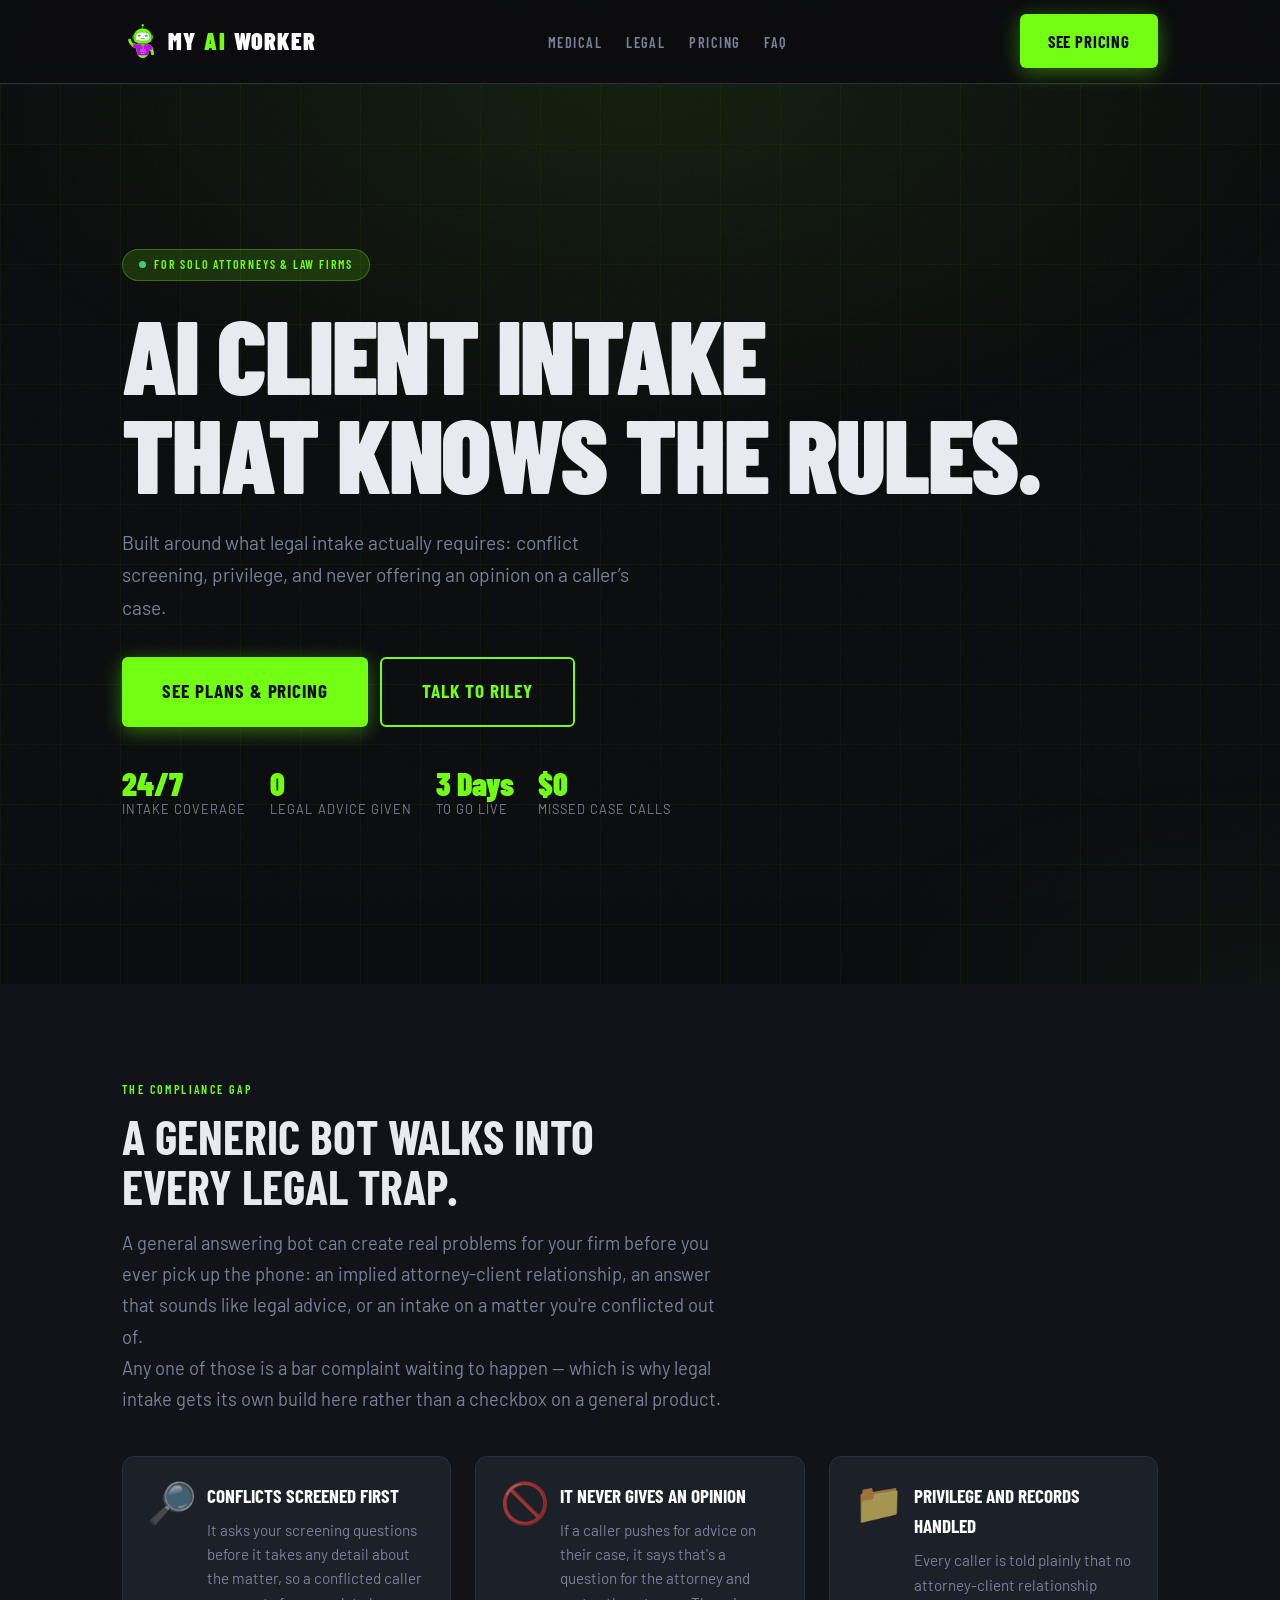
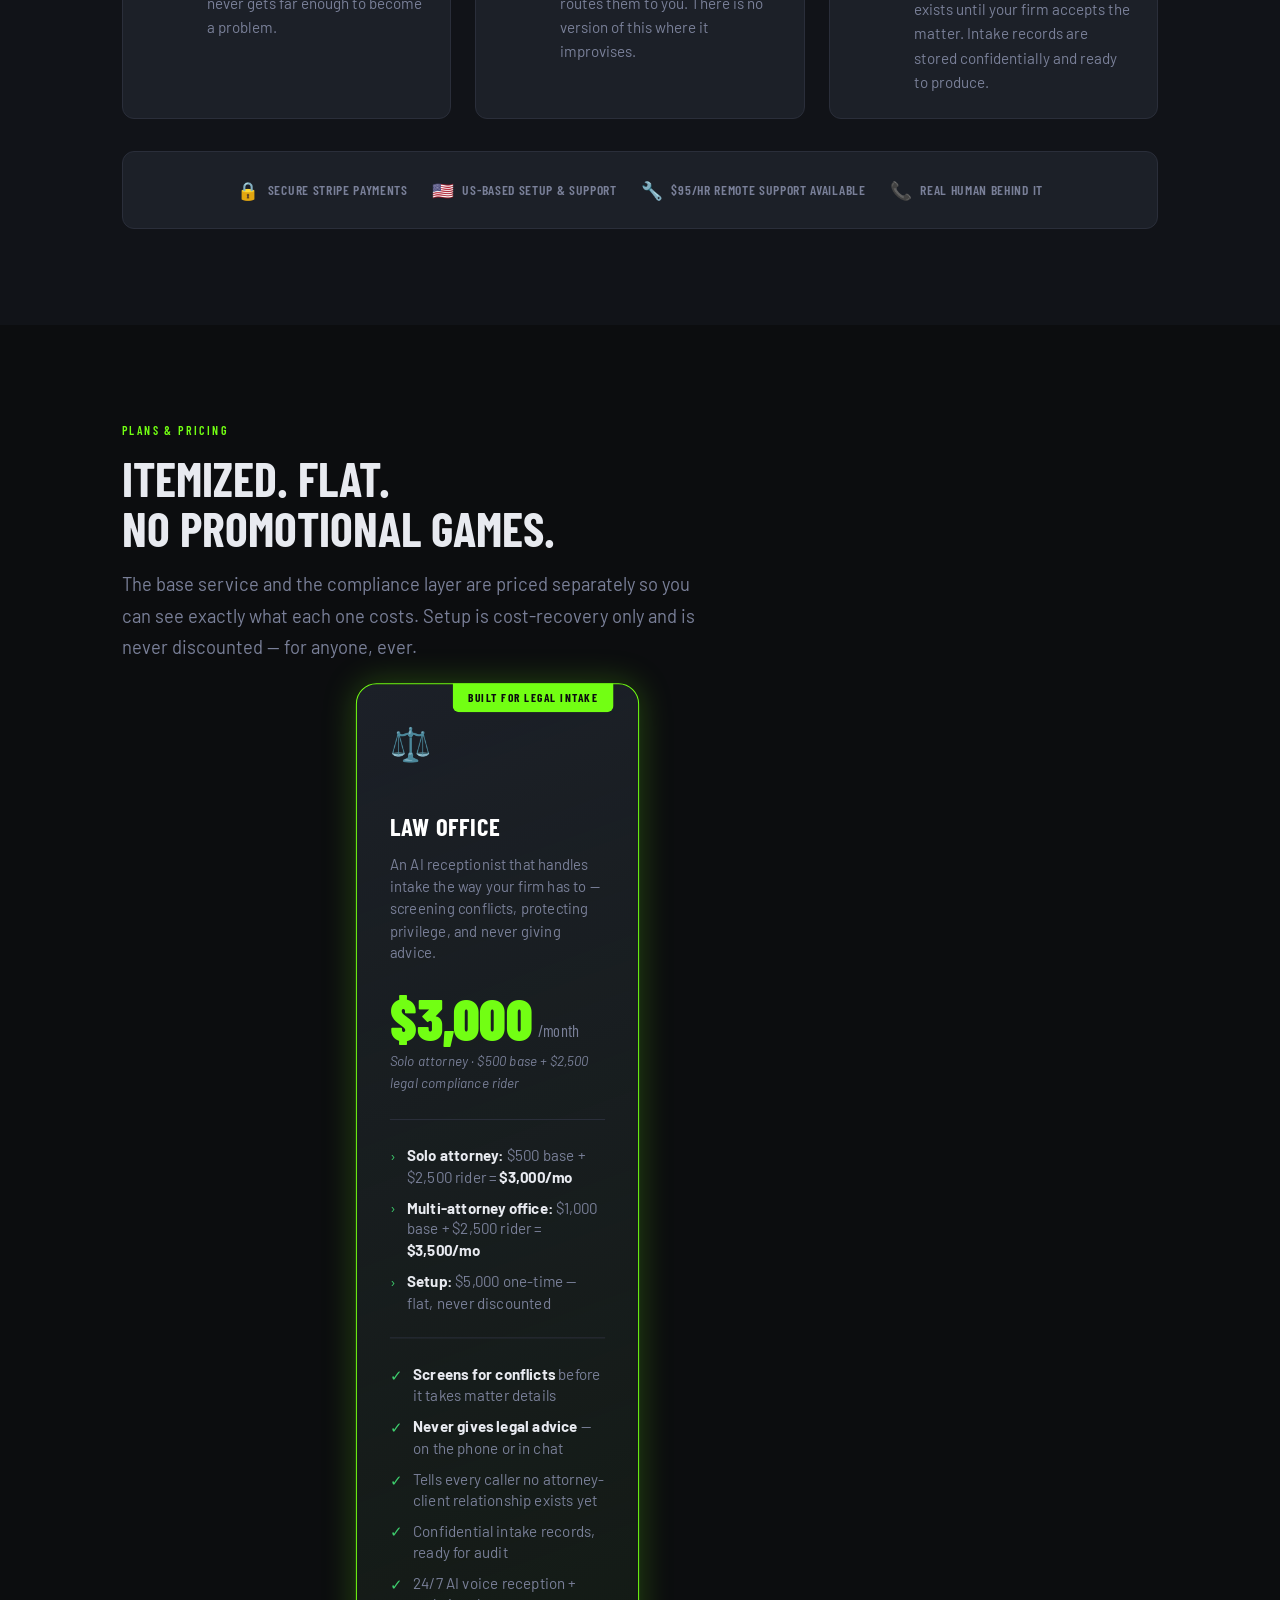
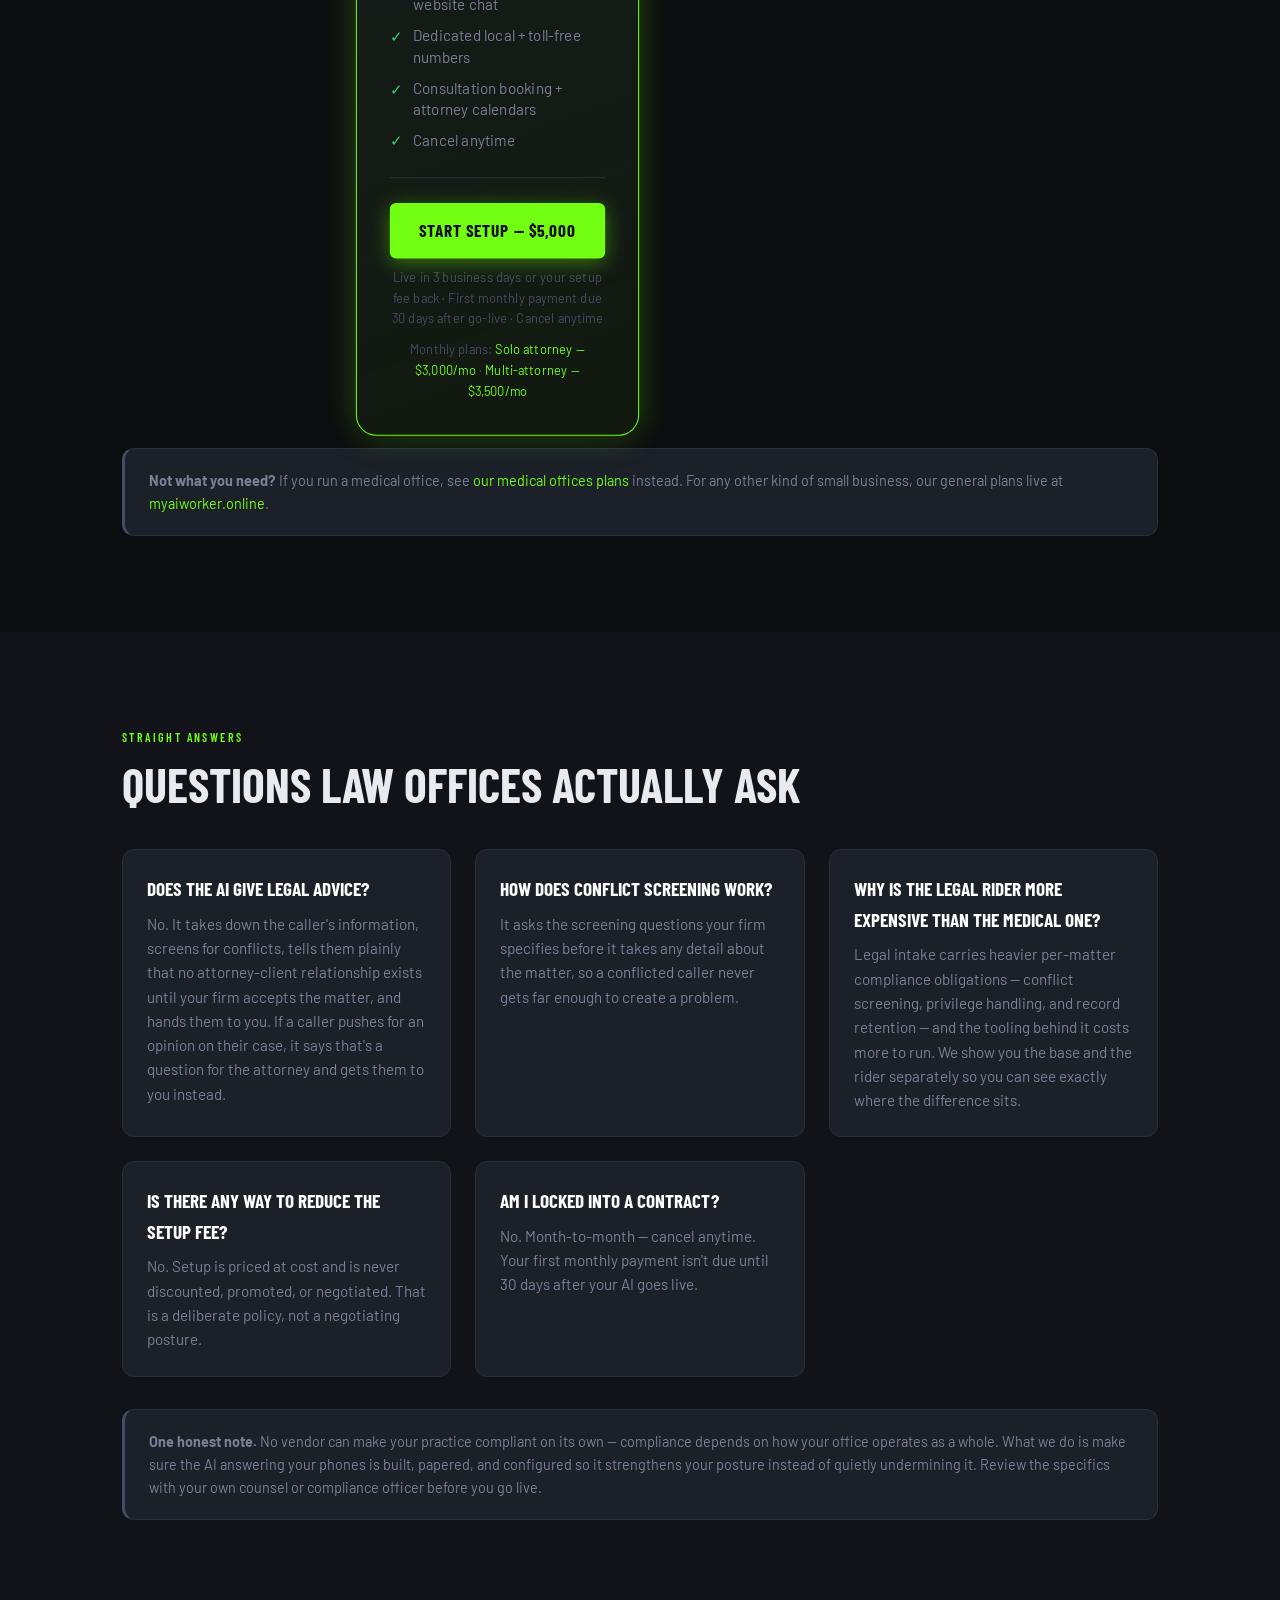
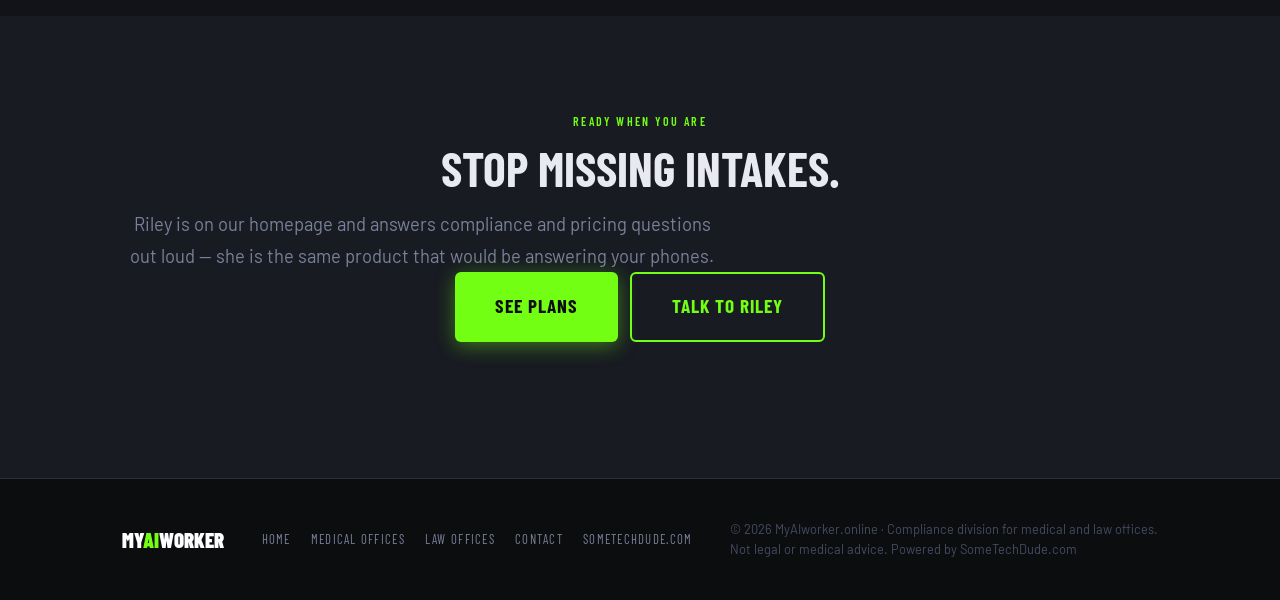
==== legal/index.html @ dafcbbba "Split practice types into /medical/ and /legal/ intent pages The homepage was competing for two unre" ====
<!DOCTYPE html>
<html lang="en">
<head>
  <meta charset="UTF-8">
  <meta name="viewport" content="width=device-width, initial-scale=1.0">
  <meta name="description" content="An AI receptionist and intake assistant for law firms. Conflict screening before matter details, hard no-legal-advice guardrails, and audit-ready records. From $3,000/month.">
  <meta name="theme-color" content="#0c0d0f">
  <meta property="og:title" content="AI Receptionist & Client Intake for Law Firms | MyAIworker">
  <meta property="og:description" content="An AI receptionist and intake assistant for law firms. Conflict screening before matter details, hard no-legal-advice guardrails, and audit-ready records. From $3,000/month.">
  <meta property="og:type" content="website">
  <meta property="og:url" content="https://legal.myaiworker.online/legal/">
  <meta property="og:image" content="https://legal.myaiworker.online/images/logo-512.png">
  <meta name="twitter:card" content="summary_large_image">
  <meta name="twitter:title" content="AI Receptionist & Client Intake for Law Firms | MyAIworker">
  <meta name="twitter:description" content="An AI receptionist and intake assistant for law firms. Conflict screening before matter details, hard no-legal-advice guardrails, and audit-ready records. From $3,000/month.">
  <meta name="twitter:image" content="https://legal.myaiworker.online/images/logo-512.png">
  <meta name="msvalidate.01" content="0E1EC6145450940DD453B2C2624290FE" />
  <link rel="canonical" href="https://legal.myaiworker.online/legal/">
  <title>AI Receptionist & Client Intake for Law Firms | MyAIworker</title>

  <link rel="icon" href="/favicon.ico" sizes="48x48">
  <link rel="icon" type="image/png" sizes="192x192" href="/images/icon-192.png">
  <link rel="apple-touch-icon" href="/images/apple-touch-icon.png">
  <link rel="stylesheet" href="/css/style.css">
  <link rel="stylesheet" href="/css/pricing.css">

  <script type="application/ld+json">
{
  "@context": "https://schema.org",
  "@graph": [
    {
      "@type": "Service",
      "name": "Compliance-Ready AI Receptionist for Law Offices",
      "serviceType": "AI receptionist and legal client intake",
      "url": "https://legal.myaiworker.online/legal/",
      "description": "An AI receptionist and intake assistant for law firms. Conflict screening before matter details, hard no-legal-advice guardrails, and audit-ready records. From $3,000/month.",
      "provider": {
        "@type": "Organization",
        "name": "MyAIworker Compliance",
        "url": "https://legal.myaiworker.online/",
        "logo": "https://legal.myaiworker.online/images/logo-512.png"
      },
      "offers": [
        {
          "@type": "Offer",
          "name": "Solo attorney",
          "priceSpecification": {
            "@type": "UnitPriceSpecification",
            "price": "3000",
            "priceCurrency": "USD",
            "unitText": "MONTH"
          }
        },
        {
          "@type": "Offer",
          "name": "Multi-attorney office",
          "priceSpecification": {
            "@type": "UnitPriceSpecification",
            "price": "3500",
            "priceCurrency": "USD",
            "unitText": "MONTH"
          }
        },
        {
          "@type": "Offer",
          "name": "Legal one-time setup",
          "price": "5000",
          "priceCurrency": "USD"
        }
      ]
    },
    {
      "@type": "BreadcrumbList",
      "itemListElement": [
        {
          "@type": "ListItem",
          "position": 1,
          "name": "Home",
          "item": "https://legal.myaiworker.online/"
        },
        {
          "@type": "ListItem",
          "position": 2,
          "name": "Law Offices",
          "item": "https://legal.myaiworker.online/legal/"
        }
      ]
    },
    {
      "@type": "FAQPage",
      "mainEntity": [
        {
          "@type": "Question",
          "name": "Does the AI give legal advice?",
          "acceptedAnswer": {
            "@type": "Answer",
            "text": "No. It takes down the caller's information, screens for conflicts, tells them plainly that no attorney-client relationship exists until your firm accepts the matter, and hands them to you. If a caller pushes for an opinion on their case, it says that's a question for the attorney and gets them to you instead."
          }
        },
        {
          "@type": "Question",
          "name": "How does conflict screening work?",
          "acceptedAnswer": {
            "@type": "Answer",
            "text": "It asks the screening questions your firm specifies before it takes any detail about the matter, so a conflicted caller never gets far enough to create a problem."
          }
        },
        {
          "@type": "Question",
          "name": "Why is the legal rider more expensive than the medical one?",
          "acceptedAnswer": {
            "@type": "Answer",
            "text": "Legal intake carries heavier per-matter compliance obligations — conflict screening, privilege handling, and record retention — and the tooling behind it costs more to run. We show you the base and the rider separately so you can see exactly where the difference sits."
          }
        },
        {
          "@type": "Question",
          "name": "Is there any way to reduce the setup fee?",
          "acceptedAnswer": {
            "@type": "Answer",
            "text": "No. Setup is priced at cost and is never discounted, promoted, or negotiated. That is a deliberate policy, not a negotiating posture."
          }
        },
        {
          "@type": "Question",
          "name": "Am I locked into a contract?",
          "acceptedAnswer": {
            "@type": "Answer",
            "text": "No. Month-to-month — cancel anytime. Your first monthly payment isn't due until 30 days after your AI goes live."
          }
        }
      ]
    }
  ]
}
  </script>
</head>
<body>

  <nav class="site-nav" role="navigation" aria-label="Main navigation">
    <div class="container nav-inner">
      <a href="/" class="nav-logo"><img src="/images/logo-512.png" alt="MyAIworker mascot" class="nav-logo-img">My<span>AI</span>Worker</a>
      <ul class="nav-links" role="list">
        <li><a href="/medical/">Medical</a></li>
        <li><a href="/legal/">Legal</a></li>
        <li><a href="#pricing">Pricing</a></li>
        <li><a href="#faq">FAQ</a></li>
      </ul>
      <a href="#pricing" class="btn btn--primary nav-cta">See Pricing</a>
    </div>
  </nav>

  <section class="hero" aria-label="Hero">
    <div class="hero-bg" aria-hidden="true"></div>
    <div class="hero-grid-lines" aria-hidden="true"></div>
    <div class="container hero-content">

      <div class="hero-eyebrow fade-up">
        <span class="dot" aria-hidden="true"></span>
        For Solo Attorneys &amp; Law Firms
      </div>

      <h1 class="display-1 hero-title fade-up fade-up-1">AI Client Intake<br>That Knows the Rules.</h1>

      <p class="hero-desc fade-up fade-up-2">Built around what legal intake actually requires: conflict screening, privilege, and never offering an opinion on a caller&rsquo;s case.</p>

      <div class="hero-actions fade-up fade-up-3">
        <a href="#pricing" class="btn btn--primary btn--lg">See Plans &amp; Pricing</a>
        <a href="/" class="btn btn--outline btn--lg">Talk to Riley</a>
      </div>

      <div class="hero-stats fade-up fade-up-5">
        <div class="hero-stat">
          <span class="num">24/7</span>
          <span class="label">Intake Coverage</span>
        </div>
        <div class="hero-stat">
          <span class="num">0</span>
          <span class="label">Legal Advice Given</span>
        </div>
        <div class="hero-stat">
          <span class="num">3 Days</span>
          <span class="label">To Go Live</span>
        </div>
        <div class="hero-stat">
          <span class="num">$0</span>
          <span class="label">Missed Case Calls</span>
        </div>
      </div>

    </div>
  </section>

  <section class="section section--alt" aria-labelledby="gap-title">
    <div class="container">
      <span class="section-label">The Compliance Gap</span>
      <h2 class="section-title" id="gap-title">A Generic Bot Walks Into<br>Every Legal Trap.</h2>
      <p class="section-sub">A general answering bot can create real problems for your firm before you ever pick up the phone: an implied attorney-client relationship, an answer that sounds like legal advice, or an intake on a matter you're conflicted out of.</p>
      <p class="section-sub">Any one of those is a bar complaint waiting to happen &mdash; which is why legal intake gets its own build here rather than a checkbox on a general product.</p>

      <div class="steps-grid">
        <div class="step-card">
          <div class="step-num" aria-hidden="true">🔎</div>
          <div class="step-body">
            <h3>Conflicts Screened First</h3>
            <p>It asks your screening questions before it takes any detail about the matter, so a conflicted caller never gets far enough to become a problem.</p>
          </div>
        </div>
        <div class="step-card">
          <div class="step-num" aria-hidden="true">🚫</div>
          <div class="step-body">
            <h3>It Never Gives an Opinion</h3>
            <p>If a caller pushes for advice on their case, it says that's a question for the attorney and routes them to you. There is no version of this where it improvises.</p>
          </div>
        </div>
        <div class="step-card">
          <div class="step-num" aria-hidden="true">📁</div>
          <div class="step-body">
            <h3>Privilege and Records Handled</h3>
            <p>Every caller is told plainly that no attorney-client relationship exists until your firm accepts the matter. Intake records are stored confidentially and ready to produce.</p>
          </div>
        </div>
      </div>

      <div class="trust-bar">
        <div class="trust-item"><span class="icon" aria-hidden="true">🔒</span> Secure Stripe Payments</div>
        <div class="trust-item"><span class="icon" aria-hidden="true">🇺🇸</span> US-Based Setup &amp; Support</div>
        <div class="trust-item"><span class="icon" aria-hidden="true">🔧</span> $95/hr Remote Support Available</div>
        <div class="trust-item"><span class="icon" aria-hidden="true">📞</span> Real Human Behind It</div>
      </div>
    </div>
  </section>

  <section class="section" id="pricing" aria-labelledby="pricing-title">
    <div class="container">
      <span class="section-label">Plans &amp; Pricing</span>
      <h2 class="section-title" id="pricing-title">Itemized. Flat.<br>No Promotional Games.</h2>
      <p class="section-sub">
        The base service and the compliance layer are priced separately so you can see exactly
        what each one costs. Setup is cost-recovery only and is never discounted &mdash; for anyone, ever.
      </p>

      <div class="pricing-grid" style="max-width:560px;margin-left:auto;margin-right:auto;">
        <div class="pricing-card pricing-card--featured" id="buy-legal">
          <span class="card-badge card-badge--amber">Built for Legal Intake</span>
          <span class="card-icon" aria-hidden="true">⚖️</span>
          <div class="card-header">
            <div class="card-name">Law Office</div>
            <p class="card-tagline">An AI receptionist that handles intake the way your firm has to &mdash; screening conflicts, protecting privilege, and never giving advice.</p>
          </div>

          <div class="card-price">
            <div class="price-now">
              <span class="price-amount">$3,000</span>
              <span class="price-period">/month</span>
            </div>
            <div class="price-note">Solo attorney &middot; $500 base + $2,500 legal compliance rider</div>
          </div>

          <div class="card-divider" aria-hidden="true"></div>

          <ul class="card-features" aria-label="Pricing breakdown">
            <li class="card-feature"><span class="check" aria-hidden="true">›</span><span><strong>Solo attorney:</strong> $500 base + $2,500 rider = <strong>$3,000/mo</strong></span></li>
            <li class="card-feature"><span class="check" aria-hidden="true">›</span><span><strong>Multi-attorney office:</strong> $1,000 base + $2,500 rider = <strong>$3,500/mo</strong></span></li>
            <li class="card-feature"><span class="check" aria-hidden="true">›</span><span><strong>Setup:</strong> $5,000 one-time &mdash; flat, never discounted</span></li>
          </ul>

          <div class="card-divider" aria-hidden="true"></div>

          <ul class="card-features" aria-label="Features included">
            <li class="card-feature"><span class="check" aria-hidden="true">✓</span><span><strong>Screens for conflicts</strong> before it takes matter details</span></li>
            <li class="card-feature"><span class="check" aria-hidden="true">✓</span><span><strong>Never gives legal advice</strong> &mdash; on the phone or in chat</span></li>
            <li class="card-feature"><span class="check" aria-hidden="true">✓</span><span>Tells every caller no attorney-client relationship exists yet</span></li>
            <li class="card-feature"><span class="check" aria-hidden="true">✓</span><span>Confidential intake records, ready for audit</span></li>
            <li class="card-feature"><span class="check" aria-hidden="true">✓</span><span>24/7 AI voice reception + website chat</span></li>
            <li class="card-feature"><span class="check" aria-hidden="true">✓</span><span>Dedicated local + toll-free numbers</span></li>
            <li class="card-feature"><span class="check" aria-hidden="true">✓</span><span>Consultation booking + attorney calendars</span></li>
            <li class="card-feature"><span class="check" aria-hidden="true">✓</span><span>Cancel anytime</span></li>
          </ul>

          <div class="card-divider" aria-hidden="true"></div>

          <div class="card-cta">
            <a href="https://buy.stripe.com/9B68wQ3lQb9Faslcnp1kA0g?client_reference_id=legal-setup" class="btn btn--primary btn--full">Start Setup &mdash; $5,000</a>
            <p class="card-guarantee">
              Live in 3 business days or your setup fee back &middot; First monthly payment due 30 days after go-live &middot; Cancel anytime
            </p>
            <p class="card-guarantee">
              Monthly plans:
              <a href="https://buy.stripe.com/eVq00k2hMelR8kdfzB1kA0i?client_reference_id=legal-solo">Solo attorney &mdash; $3,000/mo</a>
              &middot;
              <a href="https://buy.stripe.com/28EaEY5tY3Hd7g99bd1kA0k?client_reference_id=legal-multi">Multi-attorney &mdash; $3,500/mo</a>
            </p>
          </div>
        </div>
      </div>

      <div class="advanced-note">
        <p>
          <strong>Not what you need?</strong> If you run a medical office,
          see <a href="/medical/">our medical offices plans</a> instead. For any other
          kind of small business, our general plans live at
          <a href="https://myaiworker.online/">myaiworker.online</a>.
        </p>
      </div>
    </div>
  </section>

  <section class="section section--alt" id="faq" aria-labelledby="faq-title">
    <div class="container">
      <span class="section-label">Straight Answers</span>
      <h2 class="section-title" id="faq-title">Questions Law Offices Actually Ask</h2>

      <div class="steps-grid">
        <div class="step-card">
          <div class="step-body">
            <h3>Does the AI give legal advice?</h3>
            <p>No. It takes down the caller's information, screens for conflicts, tells them plainly that no attorney-client relationship exists until your firm accepts the matter, and hands them to you. If a caller pushes for an opinion on their case, it says that's a question for the attorney and gets them to you instead.</p>
          </div>
        </div>
        <div class="step-card">
          <div class="step-body">
            <h3>How does conflict screening work?</h3>
            <p>It asks the screening questions your firm specifies before it takes any detail about the matter, so a conflicted caller never gets far enough to create a problem.</p>
          </div>
        </div>
        <div class="step-card">
          <div class="step-body">
            <h3>Why is the legal rider more expensive than the medical one?</h3>
            <p>Legal intake carries heavier per-matter compliance obligations &mdash; conflict screening, privilege handling, and record retention &mdash; and the tooling behind it costs more to run. We show you the base and the rider separately so you can see exactly where the difference sits.</p>
          </div>
        </div>
        <div class="step-card">
          <div class="step-body">
            <h3>Is there any way to reduce the setup fee?</h3>
            <p>No. Setup is priced at cost and is never discounted, promoted, or negotiated. That is a deliberate policy, not a negotiating posture.</p>
          </div>
        </div>
        <div class="step-card">
          <div class="step-body">
            <h3>Am I locked into a contract?</h3>
            <p>No. Month-to-month &mdash; cancel anytime. Your first monthly payment isn't due until 30 days after your AI goes live.</p>
          </div>
        </div>
      </div>

      <div class="advanced-note">
        <p>
          <strong>One honest note.</strong> No vendor can make your practice compliant on its own &mdash;
          compliance depends on how your office operates as a whole. What we do is make sure the AI
          answering your phones is built, papered, and configured so it strengthens your posture
          instead of quietly undermining it. Review the specifics with your own counsel or compliance
          officer before you go live.
        </p>
      </div>
    </div>
  </section>

  <section class="section section--dark text-center" aria-labelledby="cta-title">
    <div class="container">
      <span class="section-label">Ready When You Are</span>
      <h2 class="section-title" id="cta-title">Stop Missing Intakes.</h2>
      <p class="section-sub">
        Riley is on our homepage and answers compliance and pricing questions out loud &mdash;
        she is the same product that would be answering your phones.
      </p>
      <div class="hero-actions" style="justify-content:center;">
        <a href="#pricing" class="btn btn--primary btn--lg">See Plans</a>
        <a href="/" class="btn btn--outline btn--lg">Talk to Riley</a>
      </div>
    </div>
  </section>

  <footer class="site-footer" role="contentinfo">
    <div class="container footer-inner">
      <div class="footer-logo">My<span>AI</span>Worker</div>
      <nav class="footer-links" aria-label="Footer navigation">
        <a href="/">Home</a>
        <a href="/medical/">Medical Offices</a>
        <a href="/legal/">Law Offices</a>
        <a href="mailto:SupremeDude@sometechdude.com">Contact</a>
        <a href="https://sometechdude.com" target="_blank" rel="noopener">SomeTechDude.com</a>
      </nav>
      <p class="footer-copy">
        &copy; <span id="year"></span> MyAIworker.online &middot; Compliance division for medical and law offices.<br>
        Not legal or medical advice. Powered by <a href="https://sometechdude.com" target="_blank" rel="noopener">SomeTechDude.com</a>
      </p>
    </div>
  </footer>

  <script>
    document.getElementById('year').textContent = new Date().getFullYear();
  </script>

</body>
</html>
---- css/style.css ----
/* ============================================================
   MyAIworker.online — style.css
   Mobile-first, fully responsive
   Aesthetic: Industrial-tech, dark, amber accent, gritty-bold
   ============================================================ */

/* ── GOOGLE FONTS ─────────────────────────────────────────── */
@import url('https://fonts.googleapis.com/css2?family=Barlow+Condensed:wght@400;600;700;900&family=Barlow:ital,wght@0,400;0,500;0,600;1,400&display=swap');

/* ── CSS VARIABLES ────────────────────────────────────────── */
:root {
  --clr-bg:         #0c0d0f;
  --clr-bg-2:       #111318;
  --clr-bg-3:       #181b22;
  --clr-surface:    #1c2028;
  --clr-border:     #2a2e3a;
  --clr-amber:      #72FF13;
  --clr-amber-dim:  #5BCC0F;
  --clr-amber-glow: rgba(114, 255, 19, 0.15);
  --clr-green:      #3ecf6e;
  --clr-green-dim:  rgba(62, 207, 110, 0.12);
  --clr-text:       #e8eaf0;
  --clr-text-muted: #7a8099;
  --clr-text-dim:   #454c63;
  --clr-white:      #ffffff;
  --clr-danger:     #e05252;

  --font-display: 'Barlow Condensed', sans-serif;
  --font-body:    'Barlow', sans-serif;

  --radius-sm:  6px;
  --radius-md:  12px;
  --radius-lg:  20px;

  --shadow-amber: 0 0 32px rgba(114, 255, 19, 0.25);
  --shadow-card:  0 4px 24px rgba(0, 0, 0, 0.5);

  --max-w: 1100px;
  --gap:   clamp(1rem, 4vw, 2rem);
}

/* ── RESET ────────────────────────────────────────────────── */
*, *::before, *::after {
  box-sizing: border-box;
  margin: 0;
  padding: 0;
}

html {
  scroll-behavior: smooth;
  font-size: 16px;
}

body {
  background-color: var(--clr-bg);
  color: var(--clr-text);
  font-family: var(--font-body);
  font-size: 1rem;
  line-height: 1.6;
  -webkit-font-smoothing: antialiased;
  overflow-x: hidden;
}

img {
  max-width: 100%;
  height: auto;
  display: block;
}

a {
  color: var(--clr-amber);
  text-decoration: none;
  transition: opacity 0.2s;
}

a:hover { opacity: 0.8; }

ul { list-style: none; }

/* ── NOISE TEXTURE OVERLAY ────────────────────────────────── */
body::before {
  content: '';
  position: fixed;
  inset: 0;
  background-image: url("data:image/svg+xml,%3Csvg viewBox='0 0 256 256' xmlns='http://www.w3.org/2000/svg'%3E%3Cfilter id='noise'%3E%3CfeTurbulence type='fractalNoise' baseFrequency='0.9' numOctaves='4' stitchTiles='stitch'/%3E%3C/filter%3E%3Crect width='100%25' height='100%25' filter='url(%23noise)' opacity='0.04'/%3E%3C/svg%3E");
  pointer-events: none;
  z-index: 0;
  opacity: 0.4;
}

/* ── LAYOUT UTILITIES ─────────────────────────────────────── */
.container {
  width: 100%;
  max-width: var(--max-w);
  margin-inline: auto;
  padding-inline: clamp(1rem, 5vw, 2rem);
}

.section {
  padding-block: clamp(3rem, 8vw, 6rem);
  position: relative;
  z-index: 1;
}

.section--alt {
  background-color: var(--clr-bg-2);
}

.section--dark {
  background-color: var(--clr-bg-3);
}

.section--muted {
  background-color: var(--clr-bg-2);
  border-top: 1px solid rgba(255,255,255,0.06);
  border-bottom: 1px solid rgba(255,255,255,0.06);
}

.text-center { text-align: center; }
.text-amber  { color: var(--clr-amber); }
.text-muted  { color: var(--clr-text-muted); }
.text-green  { color: var(--clr-green); }

/* ── TYPOGRAPHY ───────────────────────────────────────────── */
.display-1 {
  font-family: var(--font-display);
  font-size: clamp(2.8rem, 10vw, 6.5rem);
  font-weight: 900;
  line-height: 0.95;
  letter-spacing: -0.02em;
  text-transform: uppercase;
}

.display-2 {
  font-family: var(--font-display);
  font-size: clamp(2rem, 6vw, 4rem);
  font-weight: 700;
  line-height: 1;
  text-transform: uppercase;
}

.display-3 {
  font-family: var(--font-display);
  font-size: clamp(1.4rem, 4vw, 2.2rem);
  font-weight: 600;
  text-transform: uppercase;
  letter-spacing: 0.02em;
}

.section-label {
  font-family: var(--font-display);
  font-size: 0.75rem;
  font-weight: 600;
  letter-spacing: 0.2em;
  text-transform: uppercase;
  color: var(--clr-amber);
  display: block;
  margin-bottom: 0.75rem;
}

.section-title {
  font-family: var(--font-display);
  font-size: clamp(1.8rem, 5vw, 3rem);
  font-weight: 700;
  text-transform: uppercase;
  line-height: 1.05;
  margin-bottom: 1rem;
}

.section-sub {
  font-size: clamp(1rem, 2.5vw, 1.15rem);
  color: var(--clr-text-muted);
  max-width: 600px;
  line-height: 1.7;
}

/* ── BUTTONS ──────────────────────────────────────────────── */
.btn {
  display: inline-flex;
  align-items: center;
  justify-content: center;
  gap: 0.5rem;
  padding: 0.85rem 1.75rem;
  border-radius: var(--radius-sm);
  font-family: var(--font-display);
  font-size: 1.05rem;
  font-weight: 700;
  letter-spacing: 0.05em;
  text-transform: uppercase;
  border: none;
  cursor: pointer;
  transition: transform 0.15s, box-shadow 0.15s, opacity 0.15s;
  text-decoration: none;
  position: relative;
  overflow: hidden;
  white-space: nowrap;
}

.btn:active { transform: scale(0.97); }

.btn--primary {
  background: var(--clr-amber);
  color: #0c0d0f;
  box-shadow: 0 4px 20px rgba(114, 255, 19, 0.4);
}

.btn--primary:hover {
  box-shadow: 0 6px 30px rgba(114, 255, 19, 0.6);
  opacity: 1;
  transform: translateY(-2px);
}

.btn--outline {
  background: transparent;
  color: var(--clr-amber);
  border: 2px solid var(--clr-amber);
}

.btn--outline:hover {
  background: var(--clr-amber-glow);
  transform: translateY(-2px);
}

.btn--green {
  background: var(--clr-green);
  color: #0c0d0f;
  box-shadow: 0 4px 20px rgba(62, 207, 110, 0.35);
}

.btn--green:hover {
  box-shadow: 0 6px 30px rgba(62, 207, 110, 0.5);
  transform: translateY(-2px);
  opacity: 1;
}

.btn--lg {
  padding: 1.1rem 2.5rem;
  font-size: 1.2rem;
}

.btn--full { width: 100%; }

/* ── NAV ──────────────────────────────────────────────────── */
.site-nav {
  position: sticky;
  top: 0;
  z-index: 900;
  background: rgba(12, 13, 15, 0.92);
  backdrop-filter: blur(12px);
  border-bottom: 1px solid var(--clr-border);
  padding-block: 0.9rem;
}

.nav-inner {
  display: flex;
  align-items: center;
  justify-content: space-between;
  gap: 1rem;
}

.nav-logo {
  font-family: var(--font-display);
  font-size: 1.5rem;
  font-weight: 900;
  text-transform: uppercase;
  letter-spacing: 0.05em;
  color: var(--clr-white);
  text-decoration: none;
}

.nav-logo span { color: var(--clr-amber); }

.nav-logo {
  display: inline-flex;
  align-items: center;
  gap: 0.5rem;
}

.nav-logo-img {
  height: 38px;
  width: auto;
  display: block;
}

.nav-links {
  display: none;
  gap: 1.5rem;
  align-items: center;
}

.nav-links a {
  font-family: var(--font-display);
  font-size: 0.9rem;
  font-weight: 600;
  letter-spacing: 0.1em;
  text-transform: uppercase;
  color: var(--clr-text-muted);
  text-decoration: none;
  transition: color 0.2s;
}

.nav-links a:hover { color: var(--clr-amber); }

.nav-cta { display: none; }

/* ── HERO ─────────────────────────────────────────────────── */
.hero {
  min-height: 100svh;
  display: flex;
  flex-direction: column;
  justify-content: center;
  position: relative;
  overflow: hidden;
  padding-block: clamp(4rem, 10vw, 6rem);
}

.hero-bg {
  position: absolute;
  inset: 0;
  background:
    radial-gradient(ellipse 80% 60% at 50% 0%, rgba(114,255,19,0.08) 0%, transparent 70%),
    radial-gradient(ellipse 60% 40% at 100% 100%, rgba(62,207,110,0.04) 0%, transparent 60%);
  z-index: 0;
}

.hero-grid-lines {
  position: absolute;
  inset: 0;
  background-image:
    linear-gradient(rgba(114,255,19,0.04) 1px, transparent 1px),
    linear-gradient(90deg, rgba(114,255,19,0.04) 1px, transparent 1px);
  background-size: 60px 60px;
  z-index: 0;
}

.hero-content {
  position: relative;
  z-index: 1;
}

.hero-eyebrow {
  display: inline-flex;
  align-items: center;
  gap: 0.5rem;
  background: var(--clr-amber-glow);
  border: 1px solid rgba(114,255,19,0.3);
  border-radius: 100px;
  padding: 0.35rem 1rem;
  font-family: var(--font-display);
  font-size: 0.75rem;
  font-weight: 600;
  letter-spacing: 0.15em;
  text-transform: uppercase;
  color: var(--clr-amber);
  margin-bottom: 1.5rem;
}

.hero-eyebrow .dot {
  width: 7px;
  height: 7px;
  background: var(--clr-green);
  border-radius: 50%;
  animation: blink 2s infinite;
}

@keyframes blink {
  0%, 100% { opacity: 1; }
  50%       { opacity: 0.3; }
}

.hero-title {
  margin-bottom: 1.5rem;
}

.hero-title .line-1 { color: var(--clr-white); }
.hero-title .line-2 { color: var(--clr-amber); }
.hero-title .line-3 { color: var(--clr-text-muted); font-weight: 400; }

.hero-desc {
  font-size: clamp(1rem, 2.5vw, 1.2rem);
  color: var(--clr-text-muted);
  max-width: 540px;
  margin-bottom: 2rem;
  line-height: 1.7;
}

.hero-actions {
  display: flex;
  flex-direction: column;
  gap: 0.75rem;
  margin-bottom: 2.5rem;
}

.hero-voice-prompt {
  display: flex;
  align-items: center;
  gap: 0.75rem;
  padding: 1rem 1.25rem;
  background: var(--clr-surface);
  border: 1px solid var(--clr-border);
  border-left: 3px solid var(--clr-amber);
  border-radius: var(--radius-md);
  font-size: 0.95rem;
  color: var(--clr-text-muted);
  cursor: pointer;
  transition: border-color 0.2s, background 0.2s;
}

.hero-voice-prompt:hover {
  background: var(--clr-bg-3);
  border-color: var(--clr-amber);
}

.hero-voice-prompt .mic-icon {
  width: 40px;
  height: 40px;
  background: var(--clr-amber);
  border-radius: 50%;
  display: flex;
  align-items: center;
  justify-content: center;
  flex-shrink: 0;
  animation: micPulse 2.5s infinite;
}

@keyframes micPulse {
  0%, 100% { box-shadow: 0 0 0 0 rgba(114,255,19,0.5); }
  50%       { box-shadow: 0 0 0 10px rgba(114,255,19,0); }
}

.hero-stats {
  display: flex;
  flex-wrap: wrap;
  gap: 1.5rem;
}

.hero-stat {
  display: flex;
  flex-direction: column;
}

.hero-stat .num {
  font-family: var(--font-display);
  font-size: 2rem;
  font-weight: 900;
  color: var(--clr-amber);
  line-height: 1;
}

.hero-stat .label {
  font-size: 0.8rem;
  color: var(--clr-text-muted);
  text-transform: uppercase;
  letter-spacing: 0.08em;
}

/* ── HOW IT WORKS ─────────────────────────────────────────── */
.steps-grid {
  display: grid;
  gap: 1.5rem;
  margin-top: 2.5rem;
}

.step-card {
  background: var(--clr-surface);
  border: 1px solid var(--clr-border);
  border-radius: var(--radius-md);
  padding: 1.5rem;
  display: flex;
  gap: 1.25rem;
  align-items: flex-start;
  transition: border-color 0.2s, transform 0.2s;
}

.step-card:hover {
  border-color: var(--clr-amber);
  transform: translateY(-3px);
}

.step-num {
  font-family: var(--font-display);
  font-size: 2.5rem;
  font-weight: 900;
  color: var(--clr-amber);
  line-height: 1;
  min-width: 2.5rem;
  opacity: 0.6;
}

.step-body h3 {
  font-family: var(--font-display);
  font-size: 1.2rem;
  font-weight: 700;
  text-transform: uppercase;
  margin-bottom: 0.4rem;
  color: var(--clr-white);
}

.step-body p {
  font-size: 0.95rem;
  color: var(--clr-text-muted);
  line-height: 1.6;
}

.step-body p + p {
  margin-top: 0.75rem;
}

/* ── FEATURE LIST ─────────────────────────────────────────── */
.feature-list {
  display: grid;
  gap: 0.75rem;
  margin-top: 1.5rem;
}

.feature-item {
  display: flex;
  align-items: flex-start;
  gap: 0.75rem;
  font-size: 0.95rem;
  color: var(--clr-text-muted);
}

.feature-item .check {
  color: var(--clr-green);
  font-size: 1.1rem;
  margin-top: 0.05rem;
  flex-shrink: 0;
}

.feature-item strong { color: var(--clr-text); }

/* ── COMPARISON TABLE ─────────────────────────────────────── */
.comparison-wrap {
  overflow-x: auto;
  border-radius: var(--radius-md);
  border: 1px solid var(--clr-border);
  margin-top: 2rem;
}

.comparison-table {
  width: 100%;
  min-width: 560px;
  border-collapse: collapse;
  font-size: 0.9rem;
}

.comparison-table th {
  background: var(--clr-surface);
  font-family: var(--font-display);
  font-size: 0.75rem;
  letter-spacing: 0.15em;
  text-transform: uppercase;
  color: var(--clr-text-muted);
  padding: 0.85rem 1rem;
  text-align: left;
  border-bottom: 1px solid var(--clr-border);
}

.comparison-table td {
  padding: 0.85rem 1rem;
  border-bottom: 1px solid var(--clr-border);
  color: var(--clr-text-muted);
  vertical-align: middle;
}

.comparison-table tr:last-child td { border-bottom: none; }

.comparison-table tr:hover td {
  background: rgba(114,255,19,0.03);
}

.comparison-table .highlight-row td {
  background: rgba(114,255,19,0.06);
  color: var(--clr-text);
  font-weight: 600;
}

.comparison-table .highlight-row td:first-child {
  color: var(--clr-amber);
  font-family: var(--font-display);
  font-size: 1rem;
}

.strike {
  text-decoration: line-through;
  opacity: 0.5;
}

/* ── ADVANCED AI NOTE ─────────────────────────────────────── */
.advanced-note {
  margin-top: 2rem;
  padding: 1.25rem 1.5rem;
  border: 1px solid var(--clr-border);
  border-left: 3px solid var(--clr-text-dim);
  border-radius: var(--radius-md);
  font-size: 0.9rem;
  color: var(--clr-text-muted);
  background: var(--clr-surface);
}

.advanced-note a {
  color: var(--clr-amber);
}

/* ── TESTIMONIAL / TRUST BAR ──────────────────────────────── */
.trust-bar {
  display: flex;
  flex-wrap: wrap;
  gap: 1.5rem;
  justify-content: center;
  margin-top: 2rem;
  padding: 1.5rem;
  background: var(--clr-surface);
  border: 1px solid var(--clr-border);
  border-radius: var(--radius-md);
}

.trust-item {
  display: flex;
  align-items: center;
  gap: 0.5rem;
  font-size: 0.85rem;
  color: var(--clr-text-muted);
  font-family: var(--font-display);
  font-weight: 600;
  letter-spacing: 0.05em;
  text-transform: uppercase;
}

.trust-item .icon { font-size: 1.1rem; }

/* ── FOOTER ───────────────────────────────────────────────── */
.site-footer {
  background: var(--clr-bg);
  border-top: 1px solid var(--clr-border);
  padding-block: 2.5rem;
  position: relative;
  z-index: 1;
}

.footer-inner {
  display: flex;
  flex-direction: column;
  gap: 1.5rem;
  align-items: center;
  text-align: center;
}

.footer-logo {
  font-family: var(--font-display);
  font-size: 1.3rem;
  font-weight: 900;
  text-transform: uppercase;
  color: var(--clr-white);
}

.footer-logo span { color: var(--clr-amber); }

.footer-links {
  display: flex;
  flex-wrap: wrap;
  gap: 1.25rem;
  justify-content: center;
}

.footer-links a {
  font-family: var(--font-display);
  font-size: 0.8rem;
  letter-spacing: 0.1em;
  text-transform: uppercase;
  color: var(--clr-text-muted);
}

.footer-links a:hover { color: var(--clr-amber); }

.footer-copy {
  font-size: 0.8rem;
  color: var(--clr-text-dim);
}

.footer-copy a { color: var(--clr-text-dim); }
.footer-copy a:hover { color: var(--clr-amber); }

/* ── ANIMATIONS ───────────────────────────────────────────── */
@keyframes fadeUp {
  from { opacity: 0; transform: translateY(24px); }
  to   { opacity: 1; transform: translateY(0); }
}

.fade-up {
  animation: fadeUp 0.6s ease both;
}

.fade-up-1 { animation-delay: 0.1s; }
.fade-up-2 { animation-delay: 0.2s; }
.fade-up-3 { animation-delay: 0.3s; }
.fade-up-4 { animation-delay: 0.4s; }
.fade-up-5 { animation-delay: 0.5s; }

/* ── RESPONSIVE: TABLET 640px+ ────────────────────────────── */
@media (min-width: 640px) {
  .hero-actions {
    flex-direction: row;
    flex-wrap: wrap;
  }

  .steps-grid {
    grid-template-columns: 1fr 1fr;
  }
}

/* ── RESPONSIVE: DESKTOP 900px+ ───────────────────────────── */
@media (min-width: 900px) {
  .nav-links { display: flex; }
  .nav-cta   { display: flex; }

  .steps-grid {
    grid-template-columns: repeat(3, 1fr);
  }

  .footer-inner {
    flex-direction: row;
    justify-content: space-between;
    text-align: left;
  }

  .footer-links { justify-content: flex-start; }
}
---- css/pricing.css ----
/* ============================================================
   MyAIworker.online — pricing.css
   Mobile-first pricing cards
   ============================================================ */

/* ── PRICING SECTION ──────────────────────────────────────── */
.pricing-grid {
  display: grid;
  gap: 1.5rem;
  margin-top: 2.5rem;
}

/* ── URGENCY BANNER ───────────────────────────────────────── */
.urgency-banner {
  display: flex;
  align-items: center;
  justify-content: center;
  gap: 0.6rem;
  background: rgba(224, 82, 82, 0.12);
  border: 1px solid rgba(224, 82, 82, 0.35);
  border-radius: var(--radius-sm);
  padding: 0.65rem 1.25rem;
  font-family: var(--font-display);
  font-size: 0.85rem;
  font-weight: 700;
  letter-spacing: 0.1em;
  text-transform: uppercase;
  color: #e05252;
  margin-bottom: 2rem;
  text-align: center;
}

.urgency-banner .pulse-dot {
  width: 8px;
  height: 8px;
  background: #e05252;
  border-radius: 50%;
  flex-shrink: 0;
  animation: urgencyPulse 1.2s infinite;
}

@keyframes urgencyPulse {
  0%, 100% { box-shadow: 0 0 0 0 rgba(224,82,82,0.6); }
  50%       { box-shadow: 0 0 0 6px rgba(224,82,82,0); }
}

/* ── PRICING CARD ─────────────────────────────────────────── */
.pricing-card {
  background: var(--clr-surface);
  border: 1px solid var(--clr-border);
  border-radius: var(--radius-lg);
  padding: clamp(1.5rem, 4vw, 2rem);
  display: flex;
  flex-direction: column;
  gap: 1.5rem;
  position: relative;
  transition: transform 0.25s, border-color 0.25s, box-shadow 0.25s;
}

.pricing-card:hover {
  transform: translateY(-5px);
  border-color: var(--clr-amber);
  box-shadow: var(--shadow-amber);
}

/* Featured card */
.pricing-card--featured {
  border-color: var(--clr-amber);
  background: linear-gradient(160deg, var(--clr-surface) 0%, rgba(114,255,19,0.05) 100%);
  box-shadow: var(--shadow-amber);
}

/* One-time card */
.pricing-card--onetime {
  border-color: rgba(62, 207, 110, 0.3);
}

.pricing-card--onetime:hover {
  border-color: var(--clr-green);
  box-shadow: 0 0 32px rgba(62, 207, 110, 0.2);
}

/* ── CARD BADGE ───────────────────────────────────────────── */
.card-badge {
  position: absolute;
  top: -1px;
  right: 1.5rem;
  padding: 0.3rem 0.9rem;
  border-radius: 0 0 var(--radius-sm) var(--radius-sm);
  font-family: var(--font-display);
  font-size: 0.7rem;
  font-weight: 700;
  letter-spacing: 0.12em;
  text-transform: uppercase;
}

.card-badge--amber {
  background: var(--clr-amber);
  color: #0c0d0f;
}

.card-badge--green {
  background: var(--clr-green);
  color: #0c0d0f;
}

.card-badge--red {
  background: var(--clr-danger);
  color: #ffffff;
}

/* ── CARD HEADER ──────────────────────────────────────────── */
.card-header {}

.card-icon {
  font-size: 2rem;
  margin-bottom: 0.75rem;
  display: block;
}

.card-name {
  font-family: var(--font-display);
  font-size: 1.5rem;
  font-weight: 700;
  text-transform: uppercase;
  letter-spacing: 0.03em;
  color: var(--clr-white);
  margin-bottom: 0.4rem;
}

.card-tagline {
  font-size: 0.9rem;
  color: var(--clr-text-muted);
  line-height: 1.5;
}

/* ── CARD PRICE ───────────────────────────────────────────── */
.card-price {
  display: flex;
  flex-direction: column;
  gap: 0.25rem;
}

.price-was {
  font-family: var(--font-display);
  font-size: 1rem;
  color: var(--clr-text-dim);
  text-decoration: line-through;
}

.price-now {
  display: flex;
  align-items: flex-end;
  gap: 0.3rem;
  line-height: 1;
}

.price-amount {
  font-family: var(--font-display);
  font-size: clamp(2.8rem, 8vw, 3.5rem);
  font-weight: 900;
  color: var(--clr-amber);
  line-height: 1;
}

.pricing-card--onetime .price-amount {
  color: var(--clr-green);
}

.price-period {
  font-family: var(--font-display);
  font-size: 1rem;
  color: var(--clr-text-muted);
  padding-bottom: 0.5rem;
}

.price-note {
  font-size: 0.82rem;
  color: var(--clr-text-muted);
  font-style: italic;
}

.price-savings {
  display: inline-block;
  background: rgba(224, 82, 82, 0.12);
  border: 1px solid rgba(224, 82, 82, 0.3);
  color: #e05252;
  font-family: var(--font-display);
  font-size: 0.75rem;
  font-weight: 700;
  letter-spacing: 0.1em;
  text-transform: uppercase;
  padding: 0.2rem 0.6rem;
  border-radius: var(--radius-sm);
  margin-top: 0.4rem;
}

/* ── CARD FEATURES ────────────────────────────────────────── */
.card-features {
  display: flex;
  flex-direction: column;
  gap: 0.6rem;
  flex: 1;
}

.card-feature {
  display: flex;
  align-items: flex-start;
  gap: 0.65rem;
  font-size: 0.92rem;
  color: var(--clr-text-muted);
  line-height: 1.4;
}

.card-feature .check {
  color: var(--clr-green);
  flex-shrink: 0;
  margin-top: 0.1rem;
  font-size: 0.9rem;
}

.pricing-card--onetime .card-feature .check {
  color: var(--clr-green);
}

.card-feature strong {
  color: var(--clr-text);
}

/* ── CARD DIVIDER ─────────────────────────────────────────── */
.card-divider {
  height: 1px;
  background: var(--clr-border);
}

/* ── CARD CTA ─────────────────────────────────────────────── */
.card-cta {
  display: flex;
  flex-direction: column;
  gap: 0.6rem;
}

.card-guarantee {
  text-align: center;
  font-size: 0.78rem;
  color: var(--clr-text-dim);
}

/* ── INDUSTRY COMPARISON ──────────────────────────────────── */
.comparison-intro {
  max-width: 640px;
  margin-inline: auto;
  text-align: center;
  margin-bottom: 2rem;
}

.comparison-intro p {
  font-size: 1rem;
  color: var(--clr-text-muted);
  line-height: 1.7;
  margin-top: 0.75rem;
}

/* ── RESPONSIVE: TABLET 640px+ ────────────────────────────── */
@media (min-width: 640px) {
  .pricing-grid {
    grid-template-columns: 1fr 1fr;
  }
}

/* ── RESPONSIVE: DESKTOP 900px+ ───────────────────────────── */
@media (min-width: 900px) {
  .pricing-grid {
    grid-template-columns: repeat(2, 1fr);
    align-items: start;
    max-width: 880px;
    margin-inline: auto;
  }

  .pricing-card--featured {
    transform: scale(1.03);
  }

  .pricing-card--featured:hover {
    transform: scale(1.03) translateY(-5px);
  }
}
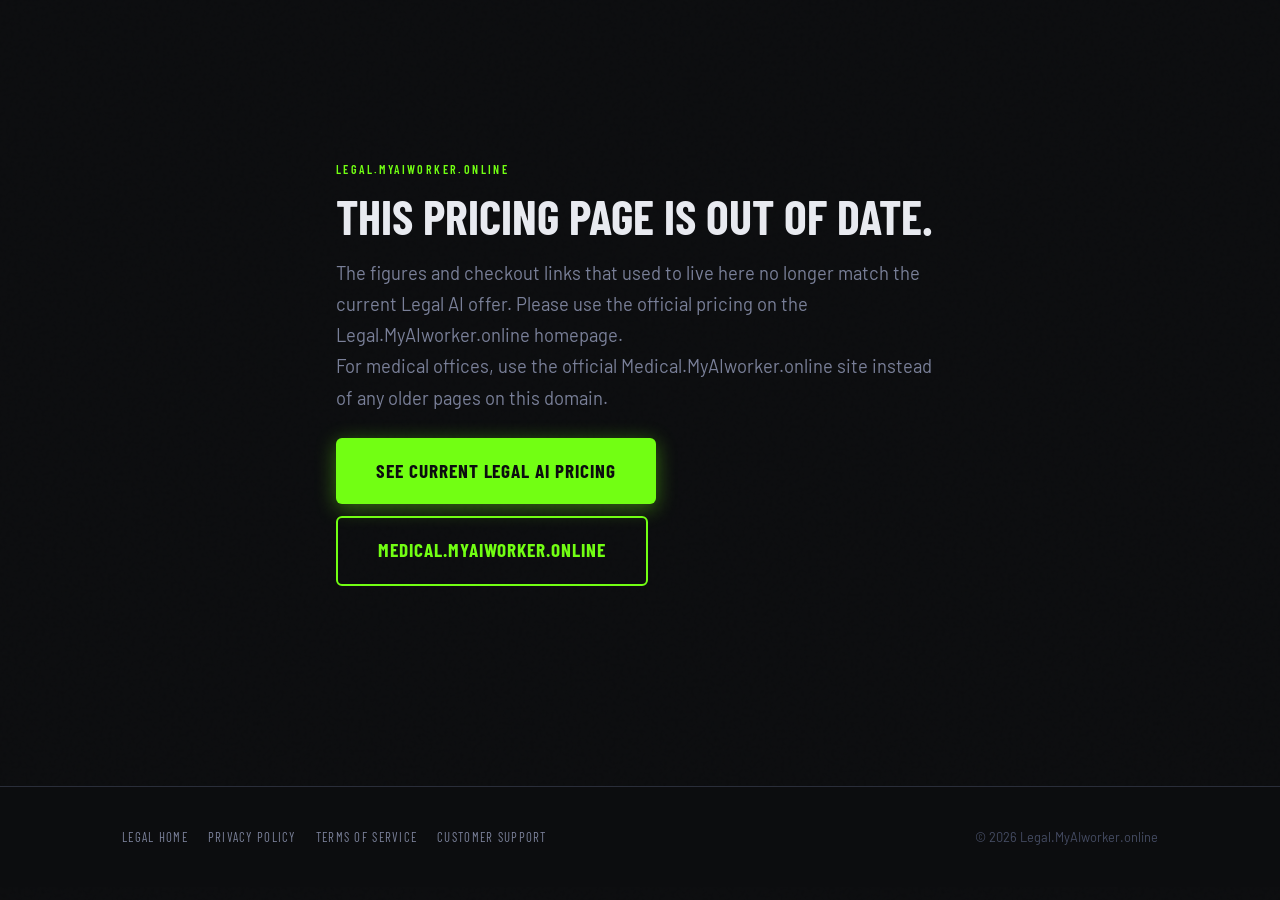
==== commit d7481901: "Replace stale offer pages with moved-offer stubs. Point old legal and medical pricing pages at the c" ====
--- a/legal/index.html
+++ b/legal/index.html
@@ -3,394 +3,40 @@
 <head>
   <meta charset="UTF-8">
   <meta name="viewport" content="width=device-width, initial-scale=1.0">
-  <meta name="description" content="An AI receptionist and intake assistant for law firms. Conflict screening before matter details, hard no-legal-advice guardrails, and audit-ready records. From $3,000/month.">
+  <meta name="description" content="Current Legal AI pricing lives on the Legal.MyAIworker.online homepage.">
+  <meta name="robots" content="noindex, follow">
   <meta name="theme-color" content="#0c0d0f">
-  <meta property="og:title" content="AI Receptionist & Client Intake for Law Firms | MyAIworker">
-  <meta property="og:description" content="An AI receptionist and intake assistant for law firms. Conflict screening before matter details, hard no-legal-advice guardrails, and audit-ready records. From $3,000/month.">
-  <meta property="og:type" content="website">
-  <meta property="og:url" content="https://legal.myaiworker.online/legal/">
-  <meta property="og:image" content="https://legal.myaiworker.online/images/logo-512.png">
-  <meta name="twitter:card" content="summary_large_image">
-  <meta name="twitter:title" content="AI Receptionist & Client Intake for Law Firms | MyAIworker">
-  <meta name="twitter:description" content="An AI receptionist and intake assistant for law firms. Conflict screening before matter details, hard no-legal-advice guardrails, and audit-ready records. From $3,000/month.">
-  <meta name="twitter:image" content="https://legal.myaiworker.online/images/logo-512.png">
-  <meta name="msvalidate.01" content="0E1EC6145450940DD453B2C2624290FE" />
-  <link rel="canonical" href="https://legal.myaiworker.online/legal/">
-  <title>AI Receptionist & Client Intake for Law Firms | MyAIworker</title>
-
+  <link rel="canonical" href="https://legal.myaiworker.online/">
+  <title>Legal AI Pricing Has Moved | Legal.MyAIworker.online</title>
   <link rel="icon" href="/favicon.ico" sizes="48x48">
   <link rel="icon" type="image/png" sizes="192x192" href="/images/icon-192.png">
   <link rel="apple-touch-icon" href="/images/apple-touch-icon.png">
   <link rel="stylesheet" href="/css/style.css">
   <link rel="stylesheet" href="/css/pricing.css">
-
-  <script type="application/ld+json">
-{
-  "@context": "https://schema.org",
-  "@graph": [
-    {
-      "@type": "Service",
-      "name": "Compliance-Ready AI Receptionist for Law Offices",
-      "serviceType": "AI receptionist and legal client intake",
-      "url": "https://legal.myaiworker.online/legal/",
-      "description": "An AI receptionist and intake assistant for law firms. Conflict screening before matter details, hard no-legal-advice guardrails, and audit-ready records. From $3,000/month.",
-      "provider": {
-        "@type": "Organization",
-        "name": "MyAIworker Compliance",
-        "url": "https://legal.myaiworker.online/",
-        "logo": "https://legal.myaiworker.online/images/logo-512.png"
-      },
-      "offers": [
-        {
-          "@type": "Offer",
-          "name": "Solo attorney",
-          "priceSpecification": {
-            "@type": "UnitPriceSpecification",
-            "price": "3000",
-            "priceCurrency": "USD",
-            "unitText": "MONTH"
-          }
-        },
-        {
-          "@type": "Offer",
-          "name": "Multi-attorney office",
-          "priceSpecification": {
-            "@type": "UnitPriceSpecification",
-            "price": "3500",
-            "priceCurrency": "USD",
-            "unitText": "MONTH"
-          }
-        },
-        {
-          "@type": "Offer",
-          "name": "Legal one-time setup",
-          "price": "5000",
-          "priceCurrency": "USD"
-        }
-      ]
-    },
-    {
-      "@type": "BreadcrumbList",
-      "itemListElement": [
-        {
-          "@type": "ListItem",
-          "position": 1,
-          "name": "Home",
-          "item": "https://legal.myaiworker.online/"
-        },
-        {
-          "@type": "ListItem",
-          "position": 2,
-          "name": "Law Offices",
-          "item": "https://legal.myaiworker.online/legal/"
-        }
-      ]
-    },
-    {
-      "@type": "FAQPage",
-      "mainEntity": [
-        {
-          "@type": "Question",
-          "name": "Does the AI give legal advice?",
-          "acceptedAnswer": {
-            "@type": "Answer",
-            "text": "No. It takes down the caller's information, screens for conflicts, tells them plainly that no attorney-client relationship exists until your firm accepts the matter, and hands them to you. If a caller pushes for an opinion on their case, it says that's a question for the attorney and gets them to you instead."
-          }
-        },
-        {
-          "@type": "Question",
-          "name": "How does conflict screening work?",
-          "acceptedAnswer": {
-            "@type": "Answer",
-            "text": "It asks the screening questions your firm specifies before it takes any detail about the matter, so a conflicted caller never gets far enough to create a problem."
-          }
-        },
-        {
-          "@type": "Question",
-          "name": "Why is the legal rider more expensive than the medical one?",
-          "acceptedAnswer": {
-            "@type": "Answer",
-            "text": "Legal intake carries heavier per-matter compliance obligations — conflict screening, privilege handling, and record retention — and the tooling behind it costs more to run. We show you the base and the rider separately so you can see exactly where the difference sits."
-          }
-        },
-        {
-          "@type": "Question",
-          "name": "Is there any way to reduce the setup fee?",
-          "acceptedAnswer": {
-            "@type": "Answer",
-            "text": "No. Setup is priced at cost and is never discounted, promoted, or negotiated. That is a deliberate policy, not a negotiating posture."
-          }
-        },
-        {
-          "@type": "Question",
-          "name": "Am I locked into a contract?",
-          "acceptedAnswer": {
-            "@type": "Answer",
-            "text": "No. Month-to-month — cancel anytime. Your first monthly payment isn't due until 30 days after your AI goes live."
-          }
-        }
-      ]
-    }
-  ]
-}
-  </script>
 </head>
 <body>
-
-  <nav class="site-nav" role="navigation" aria-label="Main navigation">
-    <div class="container nav-inner">
-      <a href="/" class="nav-logo"><img src="/images/logo-512.png" alt="MyAIworker mascot" class="nav-logo-img">My<span>AI</span>Worker</a>
-      <ul class="nav-links" role="list">
-        <li><a href="/medical/">Medical</a></li>
-        <li><a href="/legal/">Legal</a></li>
-        <li><a href="#pricing">Pricing</a></li>
-        <li><a href="#faq">FAQ</a></li>
-      </ul>
-      <a href="#pricing" class="btn btn--primary nav-cta">See Pricing</a>
-    </div>
-  </nav>
-
-  <section class="hero" aria-label="Hero">
-    <div class="hero-bg" aria-hidden="true"></div>
-    <div class="hero-grid-lines" aria-hidden="true"></div>
-    <div class="container hero-content">
-
-      <div class="hero-eyebrow fade-up">
-        <span class="dot" aria-hidden="true"></span>
-        For Solo Attorneys &amp; Law Firms
-      </div>
-
-      <h1 class="display-1 hero-title fade-up fade-up-1">AI Client Intake<br>That Knows the Rules.</h1>
-
-      <p class="hero-desc fade-up fade-up-2">Built around what legal intake actually requires: conflict screening, privilege, and never offering an opinion on a caller&rsquo;s case.</p>
-
-      <div class="hero-actions fade-up fade-up-3">
-        <a href="#pricing" class="btn btn--primary btn--lg">See Plans &amp; Pricing</a>
-        <a href="/" class="btn btn--outline btn--lg">Talk to Riley</a>
-      </div>
-
-      <div class="hero-stats fade-up fade-up-5">
-        <div class="hero-stat">
-          <span class="num">24/7</span>
-          <span class="label">Intake Coverage</span>
-        </div>
-        <div class="hero-stat">
-          <span class="num">0</span>
-          <span class="label">Legal Advice Given</span>
-        </div>
-        <div class="hero-stat">
-          <span class="num">3 Days</span>
-          <span class="label">To Go Live</span>
-        </div>
-        <div class="hero-stat">
-          <span class="num">$0</span>
-          <span class="label">Missed Case Calls</span>
-        </div>
-      </div>
-
-    </div>
-  </section>
-
-  <section class="section section--alt" aria-labelledby="gap-title">
-    <div class="container">
-      <span class="section-label">The Compliance Gap</span>
-      <h2 class="section-title" id="gap-title">A Generic Bot Walks Into<br>Every Legal Trap.</h2>
-      <p class="section-sub">A general answering bot can create real problems for your firm before you ever pick up the phone: an implied attorney-client relationship, an answer that sounds like legal advice, or an intake on a matter you're conflicted out of.</p>
-      <p class="section-sub">Any one of those is a bar complaint waiting to happen &mdash; which is why legal intake gets its own build here rather than a checkbox on a general product.</p>
-
-      <div class="steps-grid">
-        <div class="step-card">
-          <div class="step-num" aria-hidden="true">🔎</div>
-          <div class="step-body">
-            <h3>Conflicts Screened First</h3>
-            <p>It asks your screening questions before it takes any detail about the matter, so a conflicted caller never gets far enough to become a problem.</p>
-          </div>
-        </div>
-        <div class="step-card">
-          <div class="step-num" aria-hidden="true">🚫</div>
-          <div class="step-body">
-            <h3>It Never Gives an Opinion</h3>
-            <p>If a caller pushes for advice on their case, it says that's a question for the attorney and routes them to you. There is no version of this where it improvises.</p>
-          </div>
-        </div>
-        <div class="step-card">
-          <div class="step-num" aria-hidden="true">📁</div>
-          <div class="step-body">
-            <h3>Privilege and Records Handled</h3>
-            <p>Every caller is told plainly that no attorney-client relationship exists until your firm accepts the matter. Intake records are stored confidentially and ready to produce.</p>
-          </div>
-        </div>
-      </div>
-
-      <div class="trust-bar">
-        <div class="trust-item"><span class="icon" aria-hidden="true">🔒</span> Secure Stripe Payments</div>
-        <div class="trust-item"><span class="icon" aria-hidden="true">🇺🇸</span> US-Based Setup &amp; Support</div>
-        <div class="trust-item"><span class="icon" aria-hidden="true">🔧</span> $95/hr Remote Support Available</div>
-        <div class="trust-item"><span class="icon" aria-hidden="true">📞</span> Real Human Behind It</div>
+  <main class="section" id="main">
+    <div class="container" style="max-width:42rem;padding-top:4rem;padding-bottom:4rem;">
+      <span class="section-label">Legal.MyAIworker.online</span>
+      <h1 class="section-title">This pricing page is out of date.</h1>
+      <p class="section-sub">The figures and checkout links that used to live here no longer match the current Legal AI offer. Please use the official pricing on the Legal.MyAIworker.online homepage.</p>
+      <p class="section-sub">For medical offices, use the official Medical.MyAIworker.online site instead of any older pages on this domain.</p>
+      <div class="hero-actions" style="margin-top:1.5rem;">
+        <a class="btn btn--primary btn--lg" href="/#pricing">See current Legal AI pricing</a>
+        <a class="btn btn--outline btn--lg" href="https://medical.myaiworker.online/">Medical.MyAIworker.online</a>
       </div>
     </div>
-  </section>
-
-  <section class="section" id="pricing" aria-labelledby="pricing-title">
-    <div class="container">
-      <span class="section-label">Plans &amp; Pricing</span>
-      <h2 class="section-title" id="pricing-title">Itemized. Flat.<br>No Promotional Games.</h2>
-      <p class="section-sub">
-        The base service and the compliance layer are priced separately so you can see exactly
-        what each one costs. Setup is cost-recovery only and is never discounted &mdash; for anyone, ever.
-      </p>
-
-      <div class="pricing-grid" style="max-width:560px;margin-left:auto;margin-right:auto;">
-        <div class="pricing-card pricing-card--featured" id="buy-legal">
-          <span class="card-badge card-badge--amber">Built for Legal Intake</span>
-          <span class="card-icon" aria-hidden="true">⚖️</span>
-          <div class="card-header">
-            <div class="card-name">Law Office</div>
-            <p class="card-tagline">An AI receptionist that handles intake the way your firm has to &mdash; screening conflicts, protecting privilege, and never giving advice.</p>
-          </div>
-
-          <div class="card-price">
-            <div class="price-now">
-              <span class="price-amount">$3,000</span>
-              <span class="price-period">/month</span>
-            </div>
-            <div class="price-note">Solo attorney &middot; $500 base + $2,500 legal compliance rider</div>
-          </div>
-
-          <div class="card-divider" aria-hidden="true"></div>
-
-          <ul class="card-features" aria-label="Pricing breakdown">
-            <li class="card-feature"><span class="check" aria-hidden="true">›</span><span><strong>Solo attorney:</strong> $500 base + $2,500 rider = <strong>$3,000/mo</strong></span></li>
-            <li class="card-feature"><span class="check" aria-hidden="true">›</span><span><strong>Multi-attorney office:</strong> $1,000 base + $2,500 rider = <strong>$3,500/mo</strong></span></li>
-            <li class="card-feature"><span class="check" aria-hidden="true">›</span><span><strong>Setup:</strong> $5,000 one-time &mdash; flat, never discounted</span></li>
-          </ul>
-
-          <div class="card-divider" aria-hidden="true"></div>
-
-          <ul class="card-features" aria-label="Features included">
-            <li class="card-feature"><span class="check" aria-hidden="true">✓</span><span><strong>Screens for conflicts</strong> before it takes matter details</span></li>
-            <li class="card-feature"><span class="check" aria-hidden="true">✓</span><span><strong>Never gives legal advice</strong> &mdash; on the phone or in chat</span></li>
-            <li class="card-feature"><span class="check" aria-hidden="true">✓</span><span>Tells every caller no attorney-client relationship exists yet</span></li>
-            <li class="card-feature"><span class="check" aria-hidden="true">✓</span><span>Confidential intake records, ready for audit</span></li>
-            <li class="card-feature"><span class="check" aria-hidden="true">✓</span><span>24/7 AI voice reception + website chat</span></li>
-            <li class="card-feature"><span class="check" aria-hidden="true">✓</span><span>Dedicated local + toll-free numbers</span></li>
-            <li class="card-feature"><span class="check" aria-hidden="true">✓</span><span>Consultation booking + attorney calendars</span></li>
-            <li class="card-feature"><span class="check" aria-hidden="true">✓</span><span>Cancel anytime</span></li>
-          </ul>
-
-          <div class="card-divider" aria-hidden="true"></div>
-
-          <div class="card-cta">
-            <a href="https://buy.stripe.com/9B68wQ3lQb9Faslcnp1kA0g?client_reference_id=legal-setup" class="btn btn--primary btn--full">Start Setup &mdash; $5,000</a>
-            <p class="card-guarantee">
-              Live in 3 business days or your setup fee back &middot; First monthly payment due 30 days after go-live &middot; Cancel anytime
-            </p>
-            <p class="card-guarantee">
-              Monthly plans:
-              <a href="https://buy.stripe.com/eVq00k2hMelR8kdfzB1kA0i?client_reference_id=legal-solo">Solo attorney &mdash; $3,000/mo</a>
-              &middot;
-              <a href="https://buy.stripe.com/28EaEY5tY3Hd7g99bd1kA0k?client_reference_id=legal-multi">Multi-attorney &mdash; $3,500/mo</a>
-            </p>
-          </div>
-        </div>
-      </div>
-
-      <div class="advanced-note">
-        <p>
-          <strong>Not what you need?</strong> If you run a medical office,
-          see <a href="/medical/">our medical offices plans</a> instead. For any other
-          kind of small business, our general plans live at
-          <a href="https://myaiworker.online/">myaiworker.online</a>.
-        </p>
-      </div>
-    </div>
-  </section>
-
-  <section class="section section--alt" id="faq" aria-labelledby="faq-title">
-    <div class="container">
-      <span class="section-label">Straight Answers</span>
-      <h2 class="section-title" id="faq-title">Questions Law Offices Actually Ask</h2>
-
-      <div class="steps-grid">
-        <div class="step-card">
-          <div class="step-body">
-            <h3>Does the AI give legal advice?</h3>
-            <p>No. It takes down the caller's information, screens for conflicts, tells them plainly that no attorney-client relationship exists until your firm accepts the matter, and hands them to you. If a caller pushes for an opinion on their case, it says that's a question for the attorney and gets them to you instead.</p>
-          </div>
-        </div>
-        <div class="step-card">
-          <div class="step-body">
-            <h3>How does conflict screening work?</h3>
-            <p>It asks the screening questions your firm specifies before it takes any detail about the matter, so a conflicted caller never gets far enough to create a problem.</p>
-          </div>
-        </div>
-        <div class="step-card">
-          <div class="step-body">
-            <h3>Why is the legal rider more expensive than the medical one?</h3>
-            <p>Legal intake carries heavier per-matter compliance obligations &mdash; conflict screening, privilege handling, and record retention &mdash; and the tooling behind it costs more to run. We show you the base and the rider separately so you can see exactly where the difference sits.</p>
-          </div>
-        </div>
-        <div class="step-card">
-          <div class="step-body">
-            <h3>Is there any way to reduce the setup fee?</h3>
-            <p>No. Setup is priced at cost and is never discounted, promoted, or negotiated. That is a deliberate policy, not a negotiating posture.</p>
-          </div>
-        </div>
-        <div class="step-card">
-          <div class="step-body">
-            <h3>Am I locked into a contract?</h3>
-            <p>No. Month-to-month &mdash; cancel anytime. Your first monthly payment isn't due until 30 days after your AI goes live.</p>
-          </div>
-        </div>
-      </div>
-
-      <div class="advanced-note">
-        <p>
-          <strong>One honest note.</strong> No vendor can make your practice compliant on its own &mdash;
-          compliance depends on how your office operates as a whole. What we do is make sure the AI
-          answering your phones is built, papered, and configured so it strengthens your posture
-          instead of quietly undermining it. Review the specifics with your own counsel or compliance
-          officer before you go live.
-        </p>
-      </div>
-    </div>
-  </section>
-
-  <section class="section section--dark text-center" aria-labelledby="cta-title">
-    <div class="container">
-      <span class="section-label">Ready When You Are</span>
-      <h2 class="section-title" id="cta-title">Stop Missing Intakes.</h2>
-      <p class="section-sub">
-        Riley is on our homepage and answers compliance and pricing questions out loud &mdash;
-        she is the same product that would be answering your phones.
-      </p>
-      <div class="hero-actions" style="justify-content:center;">
-        <a href="#pricing" class="btn btn--primary btn--lg">See Plans</a>
-        <a href="/" class="btn btn--outline btn--lg">Talk to Riley</a>
-      </div>
-    </div>
-  </section>
-
+  </main>
   <footer class="site-footer" role="contentinfo">
     <div class="container footer-inner">
-      <div class="footer-logo">My<span>AI</span>Worker</div>
       <nav class="footer-links" aria-label="Footer navigation">
-        <a href="/">Home</a>
-        <a href="/medical/">Medical Offices</a>
-        <a href="/legal/">Law Offices</a>
-        <a href="mailto:SupremeDude@sometechdude.com">Contact</a>
-        <a href="https://sometechdude.com" target="_blank" rel="noopener">SomeTechDude.com</a>
+        <a href="/">Legal Home</a>
+        <a href="/privacy.html">Privacy Policy</a>
+        <a href="/terms.html">Terms of Service</a>
+        <a href="/support.html">Customer Support</a>
       </nav>
-      <p class="footer-copy">
-        &copy; <span id="year"></span> MyAIworker.online &middot; Compliance division for medical and law offices.<br>
-        Not legal or medical advice. Powered by <a href="https://sometechdude.com" target="_blank" rel="noopener">SomeTechDude.com</a>
-      </p>
+      <p class="footer-copy">&copy; 2026 Legal.MyAIworker.online</p>
     </div>
   </footer>
-
-  <script>
-    document.getElementById('year').textContent = new Date().getFullYear();
-  </script>
-
 </body>
 </html>
--- a/css/style.css
+++ b/css/style.css
@@ -376,6 +376,47 @@
 .hero-title .line-2 { color: var(--clr-amber); }
 .hero-title .line-3 { color: var(--clr-text-muted); font-weight: 400; }
 
+/* ── VIDEO SHOWCASE ───────────────────────────────────────── */
+.video-showcase {
+  background: var(--clr-bg-2);
+}
+
+.video-showcase-inner {
+  display: grid;
+  gap: 2rem;
+  align-items: center;
+}
+
+.video-showcase-copy .section-sub {
+  margin-bottom: 0;
+}
+
+.video-embed {
+  position: relative;
+  width: 100%;
+  aspect-ratio: 16 / 9;
+  overflow: hidden;
+  border: 1px solid var(--clr-border);
+  border-radius: var(--radius-lg);
+  background: #000;
+  box-shadow: var(--shadow-amber);
+}
+
+.video-embed iframe {
+  position: absolute;
+  inset: 0;
+  width: 100%;
+  height: 100%;
+  border: 0;
+}
+
+@media (min-width: 900px) {
+  .video-showcase-inner {
+    grid-template-columns: minmax(0, 0.8fr) minmax(0, 1.2fr);
+    gap: 3rem;
+  }
+}
+
 .hero-desc {
   font-size: clamp(1rem, 2.5vw, 1.2rem);
   color: var(--clr-text-muted);
@@ -389,6 +430,12 @@
   flex-direction: column;
   gap: 0.75rem;
   margin-bottom: 2.5rem;
+}
+
+.hero-talk-btn {
+  min-width: min(100%, 320px);
+  padding: 1.15rem 2rem;
+  font-size: 1.2rem;
 }
 
 .hero-voice-prompt {
@@ -727,3 +774,320 @@
 
   .footer-links { justify-content: flex-start; }
 }
+
+/* ── LEGAL AI NOTICE ──────────────────────────────────────── */
+.legal-ai-notice {
+  position: relative;
+  z-index: 1;
+  padding-block: 1rem;
+  border-block: 1px solid rgba(114, 255, 19, 0.45);
+  background: rgba(114, 255, 19, 0.09);
+}
+
+.legal-ai-notice-inner {
+  display: grid;
+  gap: 0.35rem;
+}
+
+.legal-ai-notice strong {
+  color: var(--clr-amber);
+  font-family: var(--font-display);
+  font-size: 1rem;
+  letter-spacing: 0.08em;
+  text-transform: uppercase;
+}
+
+.legal-ai-notice p { color: var(--clr-text); font-size: 0.92rem; }
+
+/* ── TIME-RECOVERY CALCULATOR ─────────────────────────────── */
+.time-calculator-section { background: var(--clr-bg-2); }
+
+.time-calculator-shell {
+  display: grid;
+  min-width: 0;
+  gap: 1.5rem;
+  margin-top: 2.5rem;
+}
+
+.time-calculator-form,
+.time-results {
+  min-width: 0;
+  padding: clamp(1.25rem, 4vw, 2rem);
+  border: 1px solid var(--clr-border);
+  border-radius: var(--radius-lg);
+  background: var(--clr-surface);
+  box-shadow: var(--shadow-card);
+}
+
+.time-table-heading {
+  display: flex;
+  flex-direction: column;
+  align-items: flex-start;
+  justify-content: space-between;
+  gap: 1rem;
+  margin-bottom: 1.25rem;
+}
+
+.time-table-heading h3 {
+  color: var(--clr-white);
+  font-family: var(--font-display);
+  font-size: 1.6rem;
+  font-weight: 800;
+  text-transform: uppercase;
+}
+
+.time-table-heading p { margin-top: 0.25rem; color: var(--clr-text-muted); font-size: 0.9rem; }
+
+.time-table-key {
+  flex: 0 0 auto;
+  padding: 0.35rem 0.65rem;
+  border: 1px solid rgba(114, 255, 19, 0.4);
+  border-radius: 999px;
+  background: var(--clr-amber-glow);
+  color: var(--clr-amber);
+  font-size: 0.72rem;
+  font-weight: 800;
+  letter-spacing: 0.08em;
+  text-transform: uppercase;
+}
+
+.time-table-wrap,
+.time-task-table { min-width: 0; max-width: 100%; }
+.time-task-table { display: block; width: 100%; border-collapse: separate; border-spacing: 0; }
+.time-task-table caption {
+  position: absolute;
+  width: 1px;
+  height: 1px;
+  padding: 0;
+  margin: -1px;
+  overflow: hidden;
+  clip: rect(0, 0, 0, 0);
+  white-space: nowrap;
+  border: 0;
+}
+.time-task-table thead { display: none; }
+.time-task-table tbody { display: grid; gap: 0.8rem; }
+.time-task-table tbody tr,
+.time-task-table tfoot tr {
+  display: block;
+  padding: 1rem;
+  border: 1px solid var(--clr-border);
+  border-radius: var(--radius-md);
+  background: var(--clr-bg-3);
+}
+.time-task-table th,
+.time-task-table td { display: block; text-align: left; }
+.time-task-table tbody th { padding-bottom: 0.75rem; color: var(--clr-white); font-size: 1rem; }
+.time-task-table tbody td,
+.time-task-table tfoot td {
+  display: grid;
+  grid-template-columns: minmax(0, 1fr) auto;
+  align-items: center;
+  gap: 0.75rem;
+  padding: 0.65rem 0;
+  border-bottom: 1px solid var(--clr-border);
+}
+.time-task-table tbody td:last-child,
+.time-task-table tfoot td:last-child { border-bottom: 0; }
+.time-task-table td::before {
+  content: attr(data-label);
+  color: var(--clr-text-muted);
+  font-size: 0.72rem;
+  font-weight: 700;
+  letter-spacing: 0.05em;
+  text-transform: uppercase;
+}
+.time-task-table tfoot { display: block; margin-top: 0.9rem; }
+.time-task-table tfoot tr { border-color: rgba(114, 255, 19, 0.45); background: var(--clr-amber-glow); }
+.time-task-table tfoot th {
+  padding-bottom: 0.65rem;
+  color: var(--clr-amber);
+  font-family: var(--font-display);
+  font-size: 1.25rem;
+  text-transform: uppercase;
+}
+.time-task-table tfoot span { color: var(--clr-text-muted); font-size: 0.85rem; }
+.time-task-table strong { color: var(--clr-white); white-space: nowrap; }
+.time-task-table td:last-child strong { color: var(--clr-amber); }
+.assist-rate {
+  display: inline-flex;
+  width: fit-content;
+  padding: 0.3rem 0.55rem;
+  border-radius: 999px;
+  background: rgba(114, 255, 19, 0.12);
+  color: var(--clr-green);
+  font-size: 0.8rem;
+  font-weight: 800;
+  white-space: nowrap;
+}
+.time-table-input,
+.currency-input { display: grid; grid-template-columns: minmax(64px, 1fr) auto; align-items: center; gap: 0.5rem; }
+.time-table-input { grid-template-columns: 76px auto; }
+.time-table-input small,
+.currency-input small { color: var(--clr-text-muted); font-size: 0.72rem; white-space: nowrap; }
+.time-calculator-form input {
+  width: 100%;
+  min-height: 46px;
+  padding: 0.65rem 0.75rem;
+  border: 1px solid var(--clr-border);
+  border-radius: var(--radius-sm);
+  background: var(--clr-bg);
+  color: var(--clr-white);
+  font: inherit;
+}
+.time-calculator-form input:focus { outline: 2px solid var(--clr-amber); outline-offset: 2px; }
+.time-calculator-controls { display: grid; gap: 1rem; margin-top: 1.25rem; }
+.hourly-value {
+  display: grid;
+  gap: 0.75rem;
+  padding: 1rem;
+  border: 1px solid rgba(114, 255, 19, 0.35);
+  border-radius: var(--radius-md);
+  background: var(--clr-amber-glow);
+}
+.currency-input { grid-template-columns: auto minmax(90px, 1fr) auto; }
+.currency-input > span { color: var(--clr-amber); font-family: var(--font-display); font-size: 1.5rem; font-weight: 800; }
+.time-calculator-controls > .btn { width: 100%; }
+.privacy-note,
+.conversation-note,
+.estimate-note { margin-top: 1rem; color: var(--clr-text-muted); font-size: 0.82rem; }
+.privacy-note strong { color: var(--clr-green); }
+.time-results { align-self: start; background: linear-gradient(145deg, var(--clr-bg-3), var(--clr-bg)); }
+.time-results:focus { outline: 2px solid var(--clr-amber); outline-offset: 3px; }
+.time-result-primary {
+  display: block;
+  margin-top: 0.35rem;
+  color: var(--clr-amber);
+  font-family: var(--font-display);
+  font-size: clamp(2.2rem, 7vw, 4.5rem);
+  line-height: 0.95;
+  text-transform: uppercase;
+}
+.time-result-summary { margin-top: 0.85rem; color: var(--clr-text); }
+.time-metrics { display: grid; grid-template-columns: 1fr 1fr; gap: 0.75rem; margin-top: 1.5rem; }
+.time-metrics > div { padding: 1rem; border: 1px solid var(--clr-border); border-radius: var(--radius-md); background: var(--clr-surface); }
+.time-metrics span { display: block; color: var(--clr-text-muted); font-size: 0.72rem; letter-spacing: 0.06em; text-transform: uppercase; }
+.time-metrics strong { display: block; margin-top: 0.25rem; color: var(--clr-white); font-family: var(--font-display); font-size: clamp(1.35rem, 4vw, 2rem); }
+.time-recommendations { margin-top: 1.5rem; }
+.time-recommendations h3 { color: var(--clr-white); font-family: var(--font-display); font-size: 1.5rem; text-transform: uppercase; }
+.time-recommendations ol { display: grid; gap: 0.65rem; margin-top: 0.75rem; counter-reset: time-opportunity; }
+.time-recommendations li { position: relative; padding-left: 2.25rem; color: var(--clr-text); counter-increment: time-opportunity; }
+.time-recommendations li::before { content: counter(time-opportunity); position: absolute; left: 0; top: 0; display: grid; place-items: center; width: 1.55rem; height: 1.55rem; border-radius: 50%; background: var(--clr-amber); color: var(--clr-bg); font-family: var(--font-display); font-weight: 900; }
+.time-result-actions { display: flex; flex-direction: column; gap: 0.75rem; margin-top: 1.25rem; }
+
+/* ── PLAN CALCULATOR ──────────────────────────────────────── */
+.plan-calculator {
+  display: grid;
+  gap: 1.5rem;
+  margin-top: 2.5rem;
+  padding: clamp(1.25rem, 4vw, 2rem);
+  border: 1px solid var(--clr-border);
+  border-radius: var(--radius-lg);
+  background: var(--clr-surface);
+  box-shadow: var(--shadow-card);
+}
+.calculator-fields { display: grid; gap: 1rem; }
+.plan-calculator label, .roi-box label { display: grid; gap: 0.4rem; color: var(--clr-text); font-weight: 600; }
+.plan-calculator input, .plan-calculator select, .roi-box input {
+  width: 100%;
+  min-height: 48px;
+  padding: 0.75rem;
+  border: 1px solid var(--clr-border);
+  border-radius: var(--radius-sm);
+  background: var(--clr-bg);
+  color: var(--clr-white);
+  font: inherit;
+}
+.plan-calculator input:focus, .plan-calculator select:focus, .roi-box input:focus { outline: 2px solid var(--clr-amber); outline-offset: 2px; }
+.calculator-result {
+  display: flex;
+  flex-direction: column;
+  align-items: flex-start;
+  gap: 0.4rem;
+  padding: 1.5rem;
+  border-radius: var(--radius-md);
+  background: var(--clr-bg-3);
+}
+.result-label { color: var(--clr-text-muted); font-size: 0.78rem; letter-spacing: 0.1em; text-transform: uppercase; }
+.calculator-result strong { color: var(--clr-white); font-family: var(--font-display); font-size: 1.5rem; }
+.calculator-result .result-plan { color: var(--clr-amber); font-size: clamp(1.7rem, 5vw, 2.5rem); }
+.calculator-result p { margin-bottom: 1rem; color: var(--clr-text-muted); }
+.roi-box {
+  display: grid;
+  gap: 1rem;
+  margin-top: 1.25rem;
+  padding: 1.25rem;
+  border: 1px solid var(--clr-border);
+  border-radius: var(--radius-md);
+  background: var(--clr-bg-2);
+}
+.roi-box h3 { color: var(--clr-white); font-family: var(--font-display); font-size: 1.35rem; text-transform: uppercase; }
+.roi-box p, .roi-result span { color: var(--clr-text-muted); }
+.roi-result { display: flex; flex-direction: column; justify-content: center; }
+.roi-result strong { color: var(--clr-green); font-family: var(--font-display); font-size: 1.65rem; }
+
+/* ── POLICY AND SUPPORT PAGES ─────────────────────────────── */
+.policy-main { position: relative; z-index: 1; padding-block: clamp(6.5rem, 12vw, 9rem) 4rem; }
+.policy-header { max-width: 780px; margin-bottom: 2rem; }
+.policy-header h1 { margin-top: 0.5rem; color: var(--clr-white); font-family: var(--font-display); font-size: clamp(2.6rem, 8vw, 5rem); line-height: 0.95; text-transform: uppercase; }
+.policy-header p { margin-top: 1rem; color: var(--clr-text-muted); }
+.policy-card { max-width: 900px; padding: clamp(1.25rem, 4vw, 2.5rem); border: 1px solid var(--clr-border); border-radius: var(--radius-lg); background: var(--clr-surface); box-shadow: var(--shadow-card); }
+.policy-section + .policy-section { margin-top: 2rem; padding-top: 2rem; border-top: 1px solid var(--clr-border); }
+.policy-section h2 { color: var(--clr-white); font-family: var(--font-display); font-size: 1.65rem; text-transform: uppercase; }
+.policy-section h3 { margin-top: 1.25rem; color: var(--clr-white); font-size: 1.05rem; }
+.policy-section p, .policy-section li { margin-top: 0.65rem; color: var(--clr-text); }
+.policy-section ul { margin-top: 0.65rem; padding-left: 1.25rem; list-style: disc; }
+.policy-section a { overflow-wrap: anywhere; }
+.policy-callout { padding: 1rem 1.15rem; border: 1px solid rgba(114, 255, 19, 0.45); border-radius: var(--radius-md); background: var(--clr-amber-glow); }
+.policy-callout strong { color: var(--clr-amber); }
+.support-grid { display: grid; gap: 1rem; margin-top: 1rem; }
+.support-card { padding: 1.15rem; border: 1px solid var(--clr-border); border-radius: var(--radius-md); background: var(--clr-bg-3); }
+.support-card h3 { margin-top: 0; color: var(--clr-white); }
+
+@media (min-width: 360px) {
+  .time-table-heading { flex-direction: row; }
+}
+
+@media (min-width: 760px) {
+  .time-table-wrap { overflow: hidden; border: 1px solid var(--clr-border); border-radius: var(--radius-md); }
+  .time-task-table { display: table; }
+  .time-task-table thead { display: table-header-group; }
+  .time-task-table tbody { display: table-row-group; }
+  .time-task-table tfoot { display: table-footer-group; margin-top: 0; }
+  .time-task-table tbody tr,
+  .time-task-table tfoot tr { display: table-row; padding: 0; border: 0; border-radius: 0; background: transparent; }
+  .time-task-table th,
+  .time-task-table td { display: table-cell; padding: 1rem; border-bottom: 1px solid var(--clr-border); text-align: left; vertical-align: middle; }
+  .time-task-table thead th { background: var(--clr-bg); color: var(--clr-text-muted); font-size: 0.72rem; letter-spacing: 0.07em; text-transform: uppercase; }
+  .time-task-table thead th:first-child { width: 36%; }
+  .time-task-table tbody th { padding: 1rem; color: var(--clr-white); font-size: 0.95rem; }
+  .time-task-table tbody tr:last-child th,
+  .time-task-table tbody tr:last-child td { border-bottom: 0; }
+  .time-task-table tbody tr:hover { background: rgba(255, 255, 255, 0.025); }
+  .time-task-table tbody td,
+  .time-task-table tfoot td { display: table-cell; }
+  .time-task-table td::before { content: none; }
+  .time-task-table tfoot th,
+  .time-task-table tfoot td { padding: 1rem; border-top: 1px solid rgba(114, 255, 19, 0.45); border-bottom: 0; background: var(--clr-amber-glow); }
+  .time-task-table tfoot th { font-size: 1.1rem; }
+  .time-table-input { grid-template-columns: 76px auto; }
+  .time-calculator-controls { grid-template-columns: minmax(0, 1fr) auto; align-items: stretch; }
+  .time-calculator-controls > .btn { width: auto; min-width: 255px; }
+  .support-grid { grid-template-columns: 1fr 1fr; }
+}
+
+@media (min-width: 900px) {
+  .time-calculator-shell { grid-template-columns: minmax(0, 1.4fr) minmax(320px, 0.8fr); align-items: start; }
+  .plan-calculator { grid-template-columns: minmax(0, 1fr) minmax(320px, 0.9fr); }
+}
+
+
+/* Riley hero call button */
+#legal-sales .agent-call-button{display:flex;align-items:center;gap:22px;width:100%;padding:25px 32px;min-height:112px;margin:0 0 10px;background:#72ff13;color:#0c0d0f;border:3px solid #bcff83;border-radius:12px;box-shadow:0 0 36px #72ff1355;font-family:var(--font-display);font-size:clamp(2rem,4vw,3.5rem);font-weight:900;line-height:1.05;text-align:left;cursor:pointer}
+#legal-sales .agent-call-button small{display:block;font-family:var(--font-body);font-size:14px;font-weight:600;line-height:1.5;margin-top:8px}
+#legal-sales .agent-call-button svg{flex-shrink:0}
+#legal-sales .agent-call-arrow{margin-left:auto;font-size:1.15em}
+#legal-sales .agent-call-button:hover{background:#95ff4b;box-shadow:0 0 48px #72ff1377}
+#legal-sales .agent-call-button:focus-visible{outline:3px solid white;outline-offset:5px}
+#legal-sales .agent-call-note{font-size:12px;color:#c6d0bf;margin-bottom:28px}
+@media(max-width:620px){#legal-sales .agent-call-button{padding:20px 16px;gap:12px;min-height:104px;font-size:clamp(1.65rem,7.5vw,2.3rem)}#legal-sales .agent-call-button svg{width:28px;height:28px}#legal-sales .agent-call-button small{font-size:11px}#legal-sales .agent-call-note{font-size:11px;margin-bottom:22px}#legal-sales .agent-call-arrow{font-size:1em}}
--- a/css/pricing.css
+++ b/css/pricing.css
@@ -1,287 +1,293 @@
-/* ============================================================
-   MyAIworker.online — pricing.css
-   Mobile-first pricing cards
-   ============================================================ */
-
-/* ── PRICING SECTION ──────────────────────────────────────── */
-.pricing-grid {
-  display: grid;
-  gap: 1.5rem;
-  margin-top: 2.5rem;
-}
-
-/* ── URGENCY BANNER ───────────────────────────────────────── */
-.urgency-banner {
-  display: flex;
-  align-items: center;
-  justify-content: center;
-  gap: 0.6rem;
-  background: rgba(224, 82, 82, 0.12);
-  border: 1px solid rgba(224, 82, 82, 0.35);
-  border-radius: var(--radius-sm);
-  padding: 0.65rem 1.25rem;
-  font-family: var(--font-display);
-  font-size: 0.85rem;
-  font-weight: 700;
-  letter-spacing: 0.1em;
-  text-transform: uppercase;
-  color: #e05252;
-  margin-bottom: 2rem;
-  text-align: center;
-}
-
-.urgency-banner .pulse-dot {
-  width: 8px;
-  height: 8px;
-  background: #e05252;
-  border-radius: 50%;
-  flex-shrink: 0;
-  animation: urgencyPulse 1.2s infinite;
-}
-
-@keyframes urgencyPulse {
-  0%, 100% { box-shadow: 0 0 0 0 rgba(224,82,82,0.6); }
-  50%       { box-shadow: 0 0 0 6px rgba(224,82,82,0); }
-}
-
-/* ── PRICING CARD ─────────────────────────────────────────── */
+/* ============================================================
+   MyAIworker.online — pricing.css
+   Mobile-first pricing cards
+   ============================================================ */
+
+/* ── PRICING SECTION ──────────────────────────────────────── */
+.pricing-grid {
+  display: grid;
+  gap: 1.5rem;
+  margin-top: 2.5rem;
+}
+
+/* ── URGENCY BANNER ───────────────────────────────────────── */
+.urgency-banner {
+  display: flex;
+  align-items: center;
+  justify-content: center;
+  gap: 0.6rem;
+  background: rgba(224, 82, 82, 0.12);
+  border: 1px solid rgba(224, 82, 82, 0.35);
+  border-radius: var(--radius-sm);
+  padding: 0.65rem 1.25rem;
+  font-family: var(--font-display);
+  font-size: 0.85rem;
+  font-weight: 700;
+  letter-spacing: 0.1em;
+  text-transform: uppercase;
+  color: #e05252;
+  margin-bottom: 2rem;
+  text-align: center;
+}
+
+.urgency-banner .pulse-dot {
+  width: 8px;
+  height: 8px;
+  background: #e05252;
+  border-radius: 50%;
+  flex-shrink: 0;
+  animation: urgencyPulse 1.2s infinite;
+}
+
+@keyframes urgencyPulse {
+  0%, 100% { box-shadow: 0 0 0 0 rgba(224,82,82,0.6); }
+  50%       { box-shadow: 0 0 0 6px rgba(224,82,82,0); }
+}
+
+/* ── PRICING CARD ─────────────────────────────────────────── */
 .pricing-card {
+  min-width: 0;
   background: var(--clr-surface);
-  border: 1px solid var(--clr-border);
-  border-radius: var(--radius-lg);
-  padding: clamp(1.5rem, 4vw, 2rem);
-  display: flex;
-  flex-direction: column;
-  gap: 1.5rem;
-  position: relative;
-  transition: transform 0.25s, border-color 0.25s, box-shadow 0.25s;
-}
-
-.pricing-card:hover {
-  transform: translateY(-5px);
-  border-color: var(--clr-amber);
-  box-shadow: var(--shadow-amber);
-}
-
-/* Featured card */
-.pricing-card--featured {
-  border-color: var(--clr-amber);
-  background: linear-gradient(160deg, var(--clr-surface) 0%, rgba(114,255,19,0.05) 100%);
-  box-shadow: var(--shadow-amber);
-}
-
-/* One-time card */
-.pricing-card--onetime {
-  border-color: rgba(62, 207, 110, 0.3);
-}
-
-.pricing-card--onetime:hover {
-  border-color: var(--clr-green);
-  box-shadow: 0 0 32px rgba(62, 207, 110, 0.2);
-}
-
-/* ── CARD BADGE ───────────────────────────────────────────── */
-.card-badge {
-  position: absolute;
-  top: -1px;
-  right: 1.5rem;
-  padding: 0.3rem 0.9rem;
-  border-radius: 0 0 var(--radius-sm) var(--radius-sm);
-  font-family: var(--font-display);
-  font-size: 0.7rem;
-  font-weight: 700;
-  letter-spacing: 0.12em;
-  text-transform: uppercase;
-}
-
-.card-badge--amber {
-  background: var(--clr-amber);
-  color: #0c0d0f;
-}
-
-.card-badge--green {
-  background: var(--clr-green);
-  color: #0c0d0f;
-}
-
-.card-badge--red {
-  background: var(--clr-danger);
-  color: #ffffff;
-}
-
-/* ── CARD HEADER ──────────────────────────────────────────── */
-.card-header {}
-
-.card-icon {
-  font-size: 2rem;
-  margin-bottom: 0.75rem;
-  display: block;
-}
-
-.card-name {
-  font-family: var(--font-display);
-  font-size: 1.5rem;
-  font-weight: 700;
-  text-transform: uppercase;
-  letter-spacing: 0.03em;
-  color: var(--clr-white);
-  margin-bottom: 0.4rem;
-}
-
-.card-tagline {
-  font-size: 0.9rem;
-  color: var(--clr-text-muted);
-  line-height: 1.5;
-}
-
-/* ── CARD PRICE ───────────────────────────────────────────── */
-.card-price {
-  display: flex;
-  flex-direction: column;
-  gap: 0.25rem;
-}
-
-.price-was {
-  font-family: var(--font-display);
-  font-size: 1rem;
-  color: var(--clr-text-dim);
-  text-decoration: line-through;
-}
-
-.price-now {
-  display: flex;
-  align-items: flex-end;
-  gap: 0.3rem;
-  line-height: 1;
-}
-
-.price-amount {
-  font-family: var(--font-display);
-  font-size: clamp(2.8rem, 8vw, 3.5rem);
-  font-weight: 900;
-  color: var(--clr-amber);
-  line-height: 1;
-}
-
-.pricing-card--onetime .price-amount {
-  color: var(--clr-green);
-}
-
-.price-period {
-  font-family: var(--font-display);
-  font-size: 1rem;
-  color: var(--clr-text-muted);
-  padding-bottom: 0.5rem;
-}
-
+  border: 1px solid var(--clr-border);
+  border-radius: var(--radius-lg);
+  padding: clamp(1.5rem, 4vw, 2rem);
+  display: flex;
+  flex-direction: column;
+  gap: 1.5rem;
+  position: relative;
+  transition: transform 0.25s, border-color 0.25s, box-shadow 0.25s;
+}
+
+.pricing-card:hover {
+  transform: translateY(-5px);
+  border-color: var(--clr-amber);
+  box-shadow: var(--shadow-amber);
+}
+
+/* Featured card */
+.pricing-card--featured {
+  border-color: var(--clr-amber);
+  background: linear-gradient(160deg, var(--clr-surface) 0%, rgba(114,255,19,0.05) 100%);
+  box-shadow: var(--shadow-amber);
+}
+
+/* One-time card */
+.pricing-card--onetime {
+  border-color: rgba(62, 207, 110, 0.3);
+}
+
+.pricing-card--onetime:hover {
+  border-color: var(--clr-green);
+  box-shadow: 0 0 32px rgba(62, 207, 110, 0.2);
+}
+
+/* ── CARD BADGE ───────────────────────────────────────────── */
+.card-badge {
+  position: absolute;
+  top: -1px;
+  right: 1.5rem;
+  padding: 0.3rem 0.9rem;
+  border-radius: 0 0 var(--radius-sm) var(--radius-sm);
+  font-family: var(--font-display);
+  font-size: 0.7rem;
+  font-weight: 700;
+  letter-spacing: 0.12em;
+  text-transform: uppercase;
+}
+
+.card-badge--amber {
+  background: var(--clr-amber);
+  color: #0c0d0f;
+}
+
+.card-badge--green {
+  background: var(--clr-green);
+  color: #0c0d0f;
+}
+
+.card-badge--red {
+  background: var(--clr-danger);
+  color: #ffffff;
+}
+
+/* ── CARD HEADER ──────────────────────────────────────────── */
+.card-header {}
+
+.card-icon {
+  font-size: 2rem;
+  margin-bottom: 0.75rem;
+  display: block;
+}
+
+.card-name {
+  font-family: var(--font-display);
+  font-size: 1.5rem;
+  font-weight: 700;
+  text-transform: uppercase;
+  letter-spacing: 0.03em;
+  color: var(--clr-white);
+  margin-bottom: 0.4rem;
+}
+
+.card-tagline {
+  font-size: 0.9rem;
+  color: var(--clr-text-muted);
+  line-height: 1.5;
+}
+
+/* ── CARD PRICE ───────────────────────────────────────────── */
+.card-price {
+  display: flex;
+  flex-direction: column;
+  gap: 0.25rem;
+}
+
+.price-was {
+  font-family: var(--font-display);
+  font-size: 1rem;
+  color: var(--clr-text-dim);
+  text-decoration: line-through;
+}
+
+.price-now {
+  display: flex;
+  align-items: flex-end;
+  gap: 0.3rem;
+  line-height: 1;
+}
+
+.price-amount {
+  font-family: var(--font-display);
+  font-size: clamp(2.8rem, 8vw, 3.5rem);
+  font-weight: 900;
+  color: var(--clr-amber);
+  line-height: 1;
+}
+
+.pricing-card--onetime .price-amount {
+  color: var(--clr-green);
+}
+
+.price-period {
+  font-family: var(--font-display);
+  font-size: 1rem;
+  color: var(--clr-text-muted);
+  padding-bottom: 0.5rem;
+}
+
 .price-note {
   font-size: 0.82rem;
   color: var(--clr-text-muted);
   font-style: italic;
 }
 
-.price-savings {
-  display: inline-block;
-  background: rgba(224, 82, 82, 0.12);
-  border: 1px solid rgba(224, 82, 82, 0.3);
-  color: #e05252;
-  font-family: var(--font-display);
-  font-size: 0.75rem;
-  font-weight: 700;
-  letter-spacing: 0.1em;
-  text-transform: uppercase;
-  padding: 0.2rem 0.6rem;
-  border-radius: var(--radius-sm);
-  margin-top: 0.4rem;
+.monthly-price-highlight {
+  color: var(--clr-amber);
+  font-weight: 900;
 }
-
-/* ── CARD FEATURES ────────────────────────────────────────── */
-.card-features {
-  display: flex;
-  flex-direction: column;
-  gap: 0.6rem;
-  flex: 1;
-}
-
-.card-feature {
-  display: flex;
-  align-items: flex-start;
-  gap: 0.65rem;
-  font-size: 0.92rem;
-  color: var(--clr-text-muted);
-  line-height: 1.4;
-}
-
-.card-feature .check {
-  color: var(--clr-green);
-  flex-shrink: 0;
-  margin-top: 0.1rem;
-  font-size: 0.9rem;
-}
-
-.pricing-card--onetime .card-feature .check {
-  color: var(--clr-green);
-}
-
-.card-feature strong {
-  color: var(--clr-text);
-}
-
-/* ── CARD DIVIDER ─────────────────────────────────────────── */
-.card-divider {
-  height: 1px;
-  background: var(--clr-border);
-}
-
-/* ── CARD CTA ─────────────────────────────────────────────── */
-.card-cta {
-  display: flex;
-  flex-direction: column;
-  gap: 0.6rem;
-}
-
-.card-guarantee {
-  text-align: center;
-  font-size: 0.78rem;
-  color: var(--clr-text-dim);
-}
-
-/* ── INDUSTRY COMPARISON ──────────────────────────────────── */
-.comparison-intro {
-  max-width: 640px;
-  margin-inline: auto;
-  text-align: center;
-  margin-bottom: 2rem;
-}
-
-.comparison-intro p {
-  font-size: 1rem;
-  color: var(--clr-text-muted);
-  line-height: 1.7;
-  margin-top: 0.75rem;
-}
-
-/* ── RESPONSIVE: TABLET 640px+ ────────────────────────────── */
-@media (min-width: 640px) {
-  .pricing-grid {
-    grid-template-columns: 1fr 1fr;
-  }
-}
-
-/* ── RESPONSIVE: DESKTOP 900px+ ───────────────────────────── */
-@media (min-width: 900px) {
-  .pricing-grid {
-    grid-template-columns: repeat(2, 1fr);
-    align-items: start;
-    max-width: 880px;
-    margin-inline: auto;
-  }
-
-  .pricing-card--featured {
-    transform: scale(1.03);
-  }
-
-  .pricing-card--featured:hover {
-    transform: scale(1.03) translateY(-5px);
-  }
-}
+
+.price-savings {
+  display: inline-block;
+  background: rgba(224, 82, 82, 0.12);
+  border: 1px solid rgba(224, 82, 82, 0.3);
+  color: #e05252;
+  font-family: var(--font-display);
+  font-size: 0.75rem;
+  font-weight: 700;
+  letter-spacing: 0.1em;
+  text-transform: uppercase;
+  padding: 0.2rem 0.6rem;
+  border-radius: var(--radius-sm);
+  margin-top: 0.4rem;
+}
+
+/* ── CARD FEATURES ────────────────────────────────────────── */
+.card-features {
+  display: flex;
+  flex-direction: column;
+  gap: 0.6rem;
+  flex: 1;
+}
+
+.card-feature {
+  display: flex;
+  align-items: flex-start;
+  gap: 0.65rem;
+  font-size: 0.92rem;
+  color: var(--clr-text-muted);
+  line-height: 1.4;
+}
+
+.card-feature .check {
+  color: var(--clr-green);
+  flex-shrink: 0;
+  margin-top: 0.1rem;
+  font-size: 0.9rem;
+}
+
+.pricing-card--onetime .card-feature .check {
+  color: var(--clr-green);
+}
+
+.card-feature strong {
+  color: var(--clr-text);
+}
+
+/* ── CARD DIVIDER ─────────────────────────────────────────── */
+.card-divider {
+  height: 1px;
+  background: var(--clr-border);
+}
+
+/* ── CARD CTA ─────────────────────────────────────────────── */
+.card-cta {
+  display: flex;
+  flex-direction: column;
+  gap: 0.6rem;
+}
+
+.card-guarantee {
+  text-align: center;
+  font-size: 0.78rem;
+  color: var(--clr-text-dim);
+}
+
+/* ── INDUSTRY COMPARISON ──────────────────────────────────── */
+.comparison-intro {
+  max-width: 640px;
+  margin-inline: auto;
+  text-align: center;
+  margin-bottom: 2rem;
+}
+
+.comparison-intro p {
+  font-size: 1rem;
+  color: var(--clr-text-muted);
+  line-height: 1.7;
+  margin-top: 0.75rem;
+}
+
+/* ── RESPONSIVE: TABLET 640px+ ────────────────────────────── */
+@media (min-width: 640px) {
+  .pricing-grid {
+    grid-template-columns: 1fr 1fr;
+  }
+}
+
+/* ── RESPONSIVE: DESKTOP 900px+ ───────────────────────────── */
+@media (min-width: 900px) {
+  .pricing-grid {
+    grid-template-columns: repeat(2, 1fr);
+    align-items: start;
+    max-width: 880px;
+    margin-inline: auto;
+  }
+
+  .pricing-card--featured {
+    transform: scale(1.03);
+  }
+
+  .pricing-card--featured:hover {
+    transform: scale(1.03) translateY(-5px);
+  }
+}
